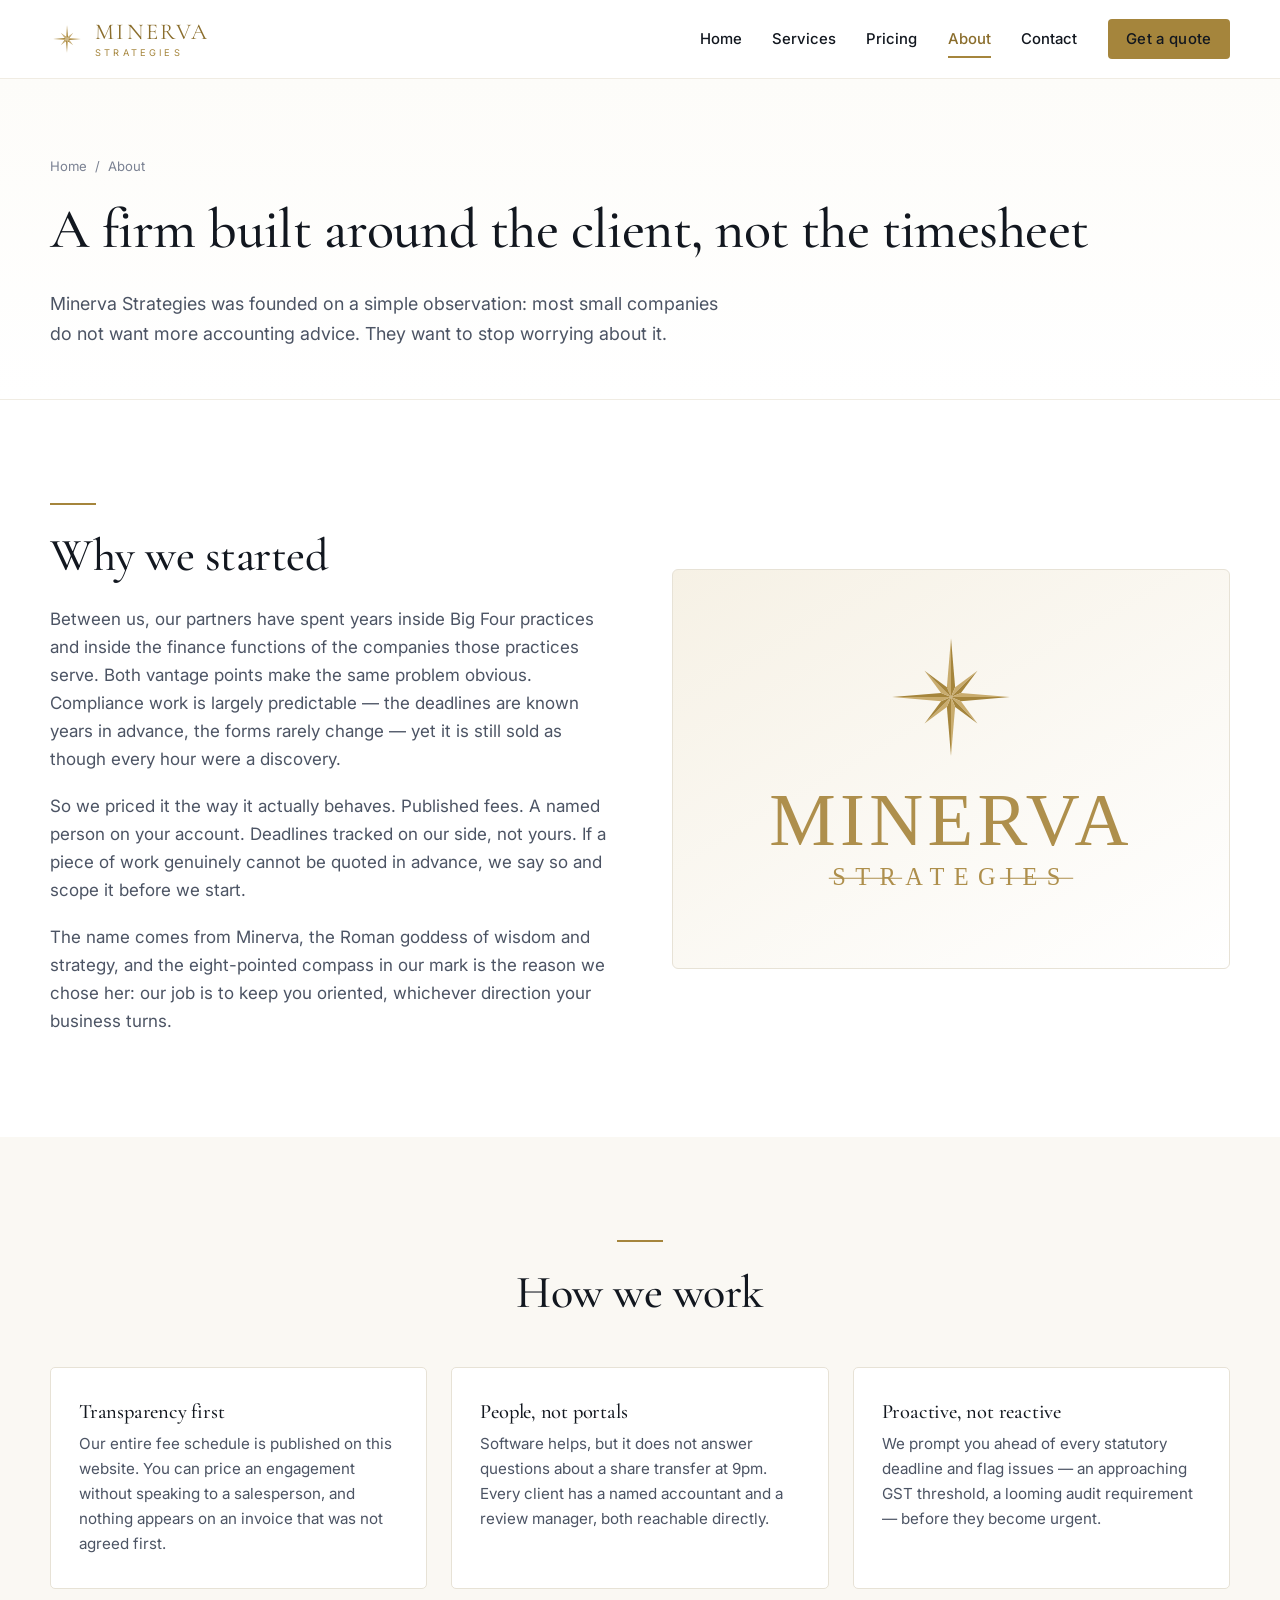
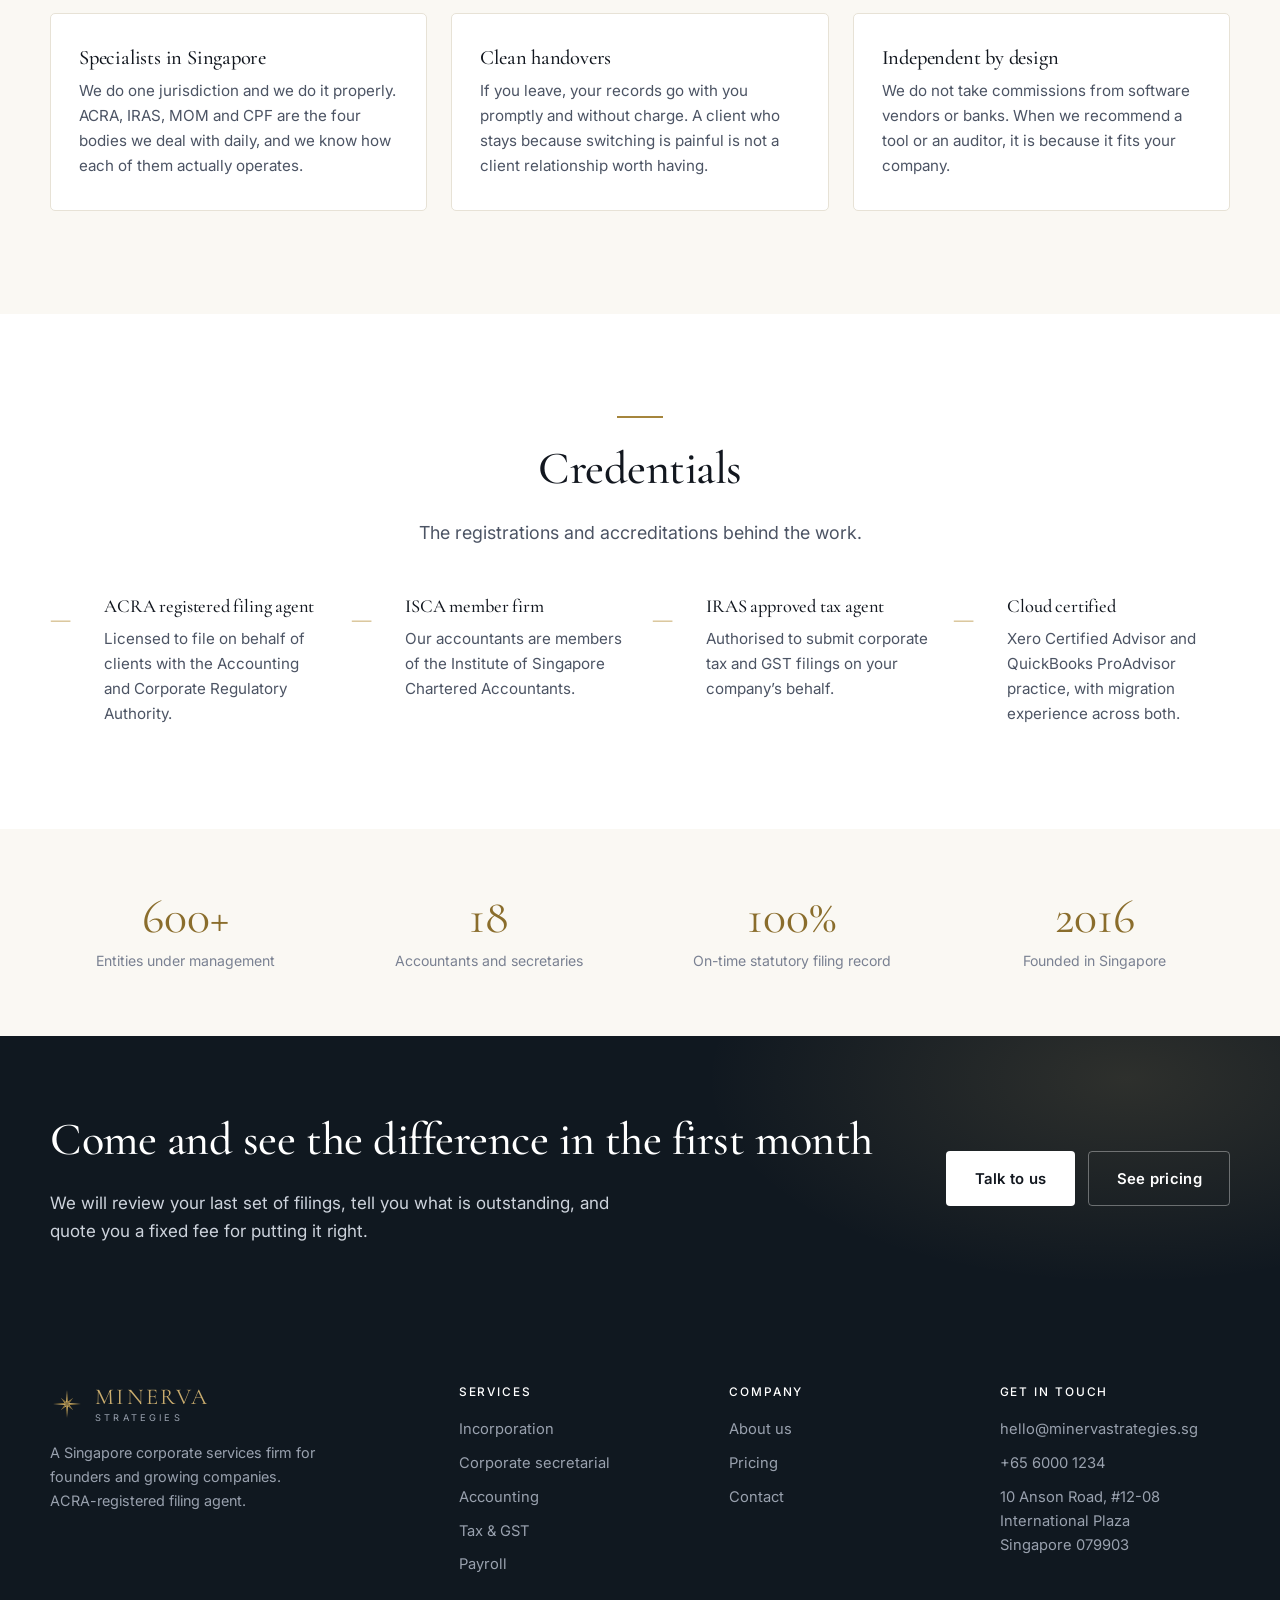
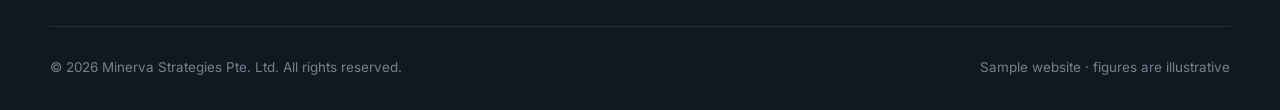
==== about.html @ 460419b1 "Add Minerva Strategies accounting firm website A static marketing site for a Singapore corporate ser" ====
<!DOCTYPE html>
<html lang="en-SG">
<head>
<meta charset="utf-8">
<meta name="viewport" content="width=device-width, initial-scale=1">
<title>About — Minerva Strategies Singapore</title>
<meta name="description" content="Minerva Strategies is a Singapore corporate services and accounting firm built around fixed fees, named accountants and deadlines that are never missed.">
<link rel="icon" href="assets/img/logo-mark.svg" type="image/svg+xml">
<link rel="preconnect" href="https://fonts.googleapis.com">
<link rel="preconnect" href="https://fonts.gstatic.com" crossorigin>
<link href="https://fonts.googleapis.com/css2?family=Cormorant+Garamond:wght@400;500;600&family=Inter:wght@400;500;600;700&display=swap" rel="stylesheet">
<link rel="stylesheet" href="assets/css/styles.css">
</head>
<body>
<a class="skip-link" href="#main">Skip to content</a>

<header class="site-header">
  <div class="wrap site-header__inner">
    <a class="brand" href="index.html">
      <img class="brand__mark" src="assets/img/logo-mark.svg" alt="">
      <span class="brand__text">
        <span class="brand__name">MINERVA</span>
        <span class="brand__sub">STRATEGIES</span>
      </span>
    </a>
    <button class="nav-toggle" aria-expanded="false" aria-controls="primary-nav">Menu</button>
    <nav class="nav" id="primary-nav" aria-label="Primary">
      <a href="index.html">Home</a>
      <a href="services.html">Services</a>
      <a href="pricing.html">Pricing</a>
      <a href="about.html">About</a>
      <a href="contact.html">Contact</a>
      <a class="btn btn--primary btn--sm header-cta" href="contact.html">Get a quote</a>
    </nav>
  </div>
</header>

<main id="main">

  <section class="page-hero">
    <div class="wrap">
      <p class="breadcrumb"><a href="index.html">Home</a> &nbsp;/&nbsp; About</p>
      <h1>A firm built around the client, not the timesheet</h1>
      <p class="lede">Minerva Strategies was founded on a simple observation: most small companies do not want more accounting advice. They want to stop worrying about it.</p>
    </div>
  </section>

  <section class="section">
    <div class="wrap split">
      <div>
        <hr class="rule">
        <h2>Why we started</h2>
        <p>Between us, our partners have spent years inside Big Four practices and inside the finance functions of the companies those practices serve. Both vantage points make the same problem obvious. Compliance work is largely predictable — the deadlines are known years in advance, the forms rarely change — yet it is still sold as though every hour were a discovery.</p>
        <p>So we priced it the way it actually behaves. Published fees. A named person on your account. Deadlines tracked on our side, not yours. If a piece of work genuinely cannot be quoted in advance, we say so and scope it before we start.</p>
        <p>The name comes from Minerva, the Roman goddess of wisdom and strategy, and the eight-pointed compass in our mark is the reason we chose her: our job is to keep you oriented, whichever direction your business turns.</p>
      </div>
      <div class="split__media"><img src="assets/img/logo.svg" alt="Minerva Strategies"></div>
    </div>
  </section>

  <section class="section section--alt">
    <div class="wrap">
      <div class="section-head section-head--center">
        <hr class="rule">
        <h2>How we work</h2>
      </div>
      <div class="grid grid-3 reveal">
        <article class="card">
          <h3>Transparency first</h3>
          <p>Our entire fee schedule is published on this website. You can price an engagement without speaking to a salesperson, and nothing appears on an invoice that was not agreed first.</p>
        </article>
        <article class="card">
          <h3>People, not portals</h3>
          <p>Software helps, but it does not answer questions about a share transfer at 9pm. Every client has a named accountant and a review manager, both reachable directly.</p>
        </article>
        <article class="card">
          <h3>Proactive, not reactive</h3>
          <p>We prompt you ahead of every statutory deadline and flag issues — an approaching GST threshold, a looming audit requirement — before they become urgent.</p>
        </article>
        <article class="card">
          <h3>Specialists in Singapore</h3>
          <p>We do one jurisdiction and we do it properly. ACRA, IRAS, MOM and CPF are the four bodies we deal with daily, and we know how each of them actually operates.</p>
        </article>
        <article class="card">
          <h3>Clean handovers</h3>
          <p>If you leave, your records go with you promptly and without charge. A client who stays because switching is painful is not a client relationship worth having.</p>
        </article>
        <article class="card">
          <h3>Independent by design</h3>
          <p>We do not take commissions from software vendors or banks. When we recommend a tool or an auditor, it is because it fits your company.</p>
        </article>
      </div>
    </div>
  </section>

  <section class="section">
    <div class="wrap">
      <div class="section-head section-head--center">
        <hr class="rule">
        <h2>Credentials</h2>
        <p class="lede" style="margin-inline:auto">The registrations and accreditations behind the work.</p>
      </div>
      <div class="grid grid-4 reveal">
        <div class="value">
          <span class="value__num">&mdash;</span>
          <h3>ACRA registered filing agent</h3>
          <p>Licensed to file on behalf of clients with the Accounting and Corporate Regulatory Authority.</p>
        </div>
        <div class="value">
          <span class="value__num">&mdash;</span>
          <h3>ISCA member firm</h3>
          <p>Our accountants are members of the Institute of Singapore Chartered Accountants.</p>
        </div>
        <div class="value">
          <span class="value__num">&mdash;</span>
          <h3>IRAS approved tax agent</h3>
          <p>Authorised to submit corporate tax and GST filings on your company&rsquo;s behalf.</p>
        </div>
        <div class="value">
          <span class="value__num">&mdash;</span>
          <h3>Cloud certified</h3>
          <p>Xero Certified Advisor and QuickBooks ProAdvisor practice, with migration experience across both.</p>
        </div>
      </div>
    </div>
  </section>

  <section class="section section--tight section--alt">
    <div class="wrap">
      <div class="stats reveal">
        <div class="stat"><div class="stat__num">600+</div><div class="stat__label">Entities under management</div></div>
        <div class="stat"><div class="stat__num">18</div><div class="stat__label">Accountants and secretaries</div></div>
        <div class="stat"><div class="stat__num">100%</div><div class="stat__label">On-time statutory filing record</div></div>
        <div class="stat"><div class="stat__num">2016</div><div class="stat__label">Founded in Singapore</div></div>
      </div>
    </div>
  </section>

  <section class="band">
    <div class="wrap band__inner">
      <div>
        <h2>Come and see the difference in the first month</h2>
        <p>We will review your last set of filings, tell you what is outstanding, and quote you a fixed fee for putting it right.</p>
      </div>
      <div class="band__actions">
        <a class="btn btn--light" href="contact.html">Talk to us</a>
        <a class="btn btn--outline-light" href="pricing.html">See pricing</a>
      </div>
    </div>
  </section>

</main>

<footer class="site-footer">
  <div class="wrap">
    <div class="site-footer__grid">
      <div>
        <div class="brand">
          <img class="brand__mark" src="assets/img/logo-mark.svg" alt="">
          <span class="brand__text">
            <span class="brand__name">MINERVA</span>
            <span class="brand__sub">STRATEGIES</span>
          </span>
        </div>
        <p class="site-footer__about">A Singapore corporate services firm for founders and growing companies. ACRA-registered filing agent.</p>
      </div>
      <div>
        <h4>Services</h4>
        <ul>
          <li><a href="services.html#incorporation">Incorporation</a></li>
          <li><a href="services.html#secretarial">Corporate secretarial</a></li>
          <li><a href="services.html#accounting">Accounting</a></li>
          <li><a href="services.html#tax">Tax &amp; GST</a></li>
          <li><a href="services.html#payroll">Payroll</a></li>
        </ul>
      </div>
      <div>
        <h4>Company</h4>
        <ul>
          <li><a href="about.html">About us</a></li>
          <li><a href="pricing.html">Pricing</a></li>
          <li><a href="contact.html">Contact</a></li>
        </ul>
      </div>
      <div>
        <h4>Get in touch</h4>
        <ul>
          <li><a href="mailto:hello@minervastrategies.sg">hello@minervastrategies.sg</a></li>
          <li><a href="tel:+6560001234">+65 6000 1234</a></li>
          <li>10 Anson Road, #12-08<br>International Plaza<br>Singapore 079903</li>
        </ul>
      </div>
    </div>
    <div class="site-footer__bottom">
      <span>&copy; <span data-year>2026</span> Minerva Strategies Pte. Ltd. All rights reserved.</span>
      <span>Sample website &middot; figures are illustrative</span>
    </div>
  </div>
</footer>

<script src="assets/js/main.js"></script>
</body>
</html>
---- assets/css/styles.css ----
/* ==========================================================================
   Minerva Strategies — global stylesheet
   Palette is derived from the logo: faceted gold compass on ivory.
   ========================================================================== */

:root {
  --gold: #a5853c;
  --gold-light: #c9ac6e;
  --gold-deep: #8a6d2c;
  --gold-wash: #f6f1e5;

  --ink: #12171f;
  --body: #4c5464;
  --muted: #7a8192;

  --bg: #ffffff;
  --bg-alt: #faf8f3;
  --navy: #101820;
  --navy-soft: #1b242f;

  --line: #e7e2d6;
  --line-soft: #f0ece3;

  --serif: "Cormorant Garamond", Garamond, "Times New Roman", serif;
  --sans: "Inter", -apple-system, BlinkMacSystemFont, "Segoe UI", Roboto, Helvetica, Arial, sans-serif;

  --wrap: 1180px;
  --radius: 4px;
  --shadow-sm: 0 1px 2px rgba(18, 23, 31, .05), 0 4px 14px rgba(18, 23, 31, .05);
  --shadow-md: 0 2px 6px rgba(18, 23, 31, .06), 0 18px 44px rgba(18, 23, 31, .09);
  --ease: cubic-bezier(.22, .61, .36, 1);
}

/* ---------- reset ---------- */
*, *::before, *::after { box-sizing: border-box; }
html { -webkit-text-size-adjust: 100%; scroll-behavior: smooth; }
body {
  margin: 0;
  font-family: var(--sans);
  font-size: 17px;
  line-height: 1.65;
  color: var(--body);
  background: var(--bg);
  -webkit-font-smoothing: antialiased;
}
img, svg { max-width: 100%; display: block; }
a { color: var(--gold-deep); text-decoration: none; }
a:hover { color: var(--gold); }
ul { margin: 0; padding: 0; list-style: none; }
button { font: inherit; cursor: pointer; }

h1, h2, h3, h4 {
  font-family: var(--serif);
  color: var(--ink);
  font-weight: 500;
  line-height: 1.15;
  margin: 0 0 .5em;
  letter-spacing: -.01em;
}
h1 { font-size: clamp(2.6rem, 5.2vw, 4.2rem); }
h2 { font-size: clamp(2rem, 3.6vw, 2.9rem); }
h3 { font-size: 1.35rem; }
h4 { font-size: 1.1rem; }
p { margin: 0 0 1.1em; }
p:last-child { margin-bottom: 0; }

/* ---------- layout ---------- */
.wrap { width: min(100% - 2.5rem, var(--wrap)); margin-inline: auto; }
.section { padding: clamp(4rem, 8vw, 7rem) 0; }
.section--alt { background: var(--bg-alt); }
.section--tight { padding-block: clamp(3rem, 5vw, 4.5rem); }

.eyebrow {
  font-size: .74rem;
  letter-spacing: .19em;
  text-transform: uppercase;
  color: var(--gold-deep);
  font-weight: 600;
  margin: 0 0 1rem;
}
.lede { font-size: 1.12rem; color: var(--body); max-width: 62ch; }
.section-head { max-width: 46rem; margin-bottom: 3rem; }
.section-head--center { margin-inline: auto; text-align: center; }
.rule { width: 46px; height: 2px; background: var(--gold); border: 0; margin: 0 0 1.5rem; }
.section-head--center .rule { margin-inline: auto; }

.grid { display: grid; gap: 1.5rem; }
.grid-2 { grid-template-columns: repeat(auto-fit, minmax(300px, 1fr)); }
.grid-3 { grid-template-columns: repeat(auto-fit, minmax(280px, 1fr)); }
.grid-4 { grid-template-columns: repeat(auto-fit, minmax(220px, 1fr)); }

/* ---------- buttons ---------- */
.btn {
  display: inline-flex;
  align-items: center;
  justify-content: center;
  gap: .5rem;
  padding: .9rem 1.7rem;
  font-size: .93rem;
  font-weight: 600;
  letter-spacing: .02em;
  border-radius: var(--radius);
  border: 1px solid transparent;
  transition: background .2s var(--ease), color .2s var(--ease), border-color .2s var(--ease), transform .2s var(--ease);
}
.btn:hover { transform: translateY(-1px); }
.btn--primary { background: var(--gold); color: #fff; }
.btn--primary:hover { background: var(--gold-deep); color: #fff; }
.btn--ghost { border-color: var(--line); color: var(--ink); background: #fff; }
.btn--ghost:hover { border-color: var(--gold); color: var(--gold-deep); }
.btn--light { background: #fff; color: var(--ink); }
.btn--light:hover { background: var(--gold-wash); color: var(--ink); }
.btn--outline-light { border-color: rgba(255, 255, 255, .35); color: #fff; }
.btn--outline-light:hover { border-color: #fff; color: #fff; background: rgba(255, 255, 255, .08); }
.btn--sm { padding: .6rem 1.1rem; font-size: .84rem; }
.btn--block { width: 100%; }

/* ---------- header ---------- */
.site-header {
  position: sticky;
  top: 0;
  z-index: 50;
  background: rgba(255, 255, 255, .93);
  backdrop-filter: blur(10px);
  border-bottom: 1px solid var(--line-soft);
}
.site-header__inner {
  display: flex;
  align-items: center;
  gap: 2rem;
  min-height: 78px;
}
.brand { display: flex; align-items: center; gap: .7rem; margin-right: auto; }
.brand__mark { width: 34px; height: 34px; flex: none; }
.brand__text { display: flex; flex-direction: column; line-height: 1; }
.brand__name {
  font-family: var(--serif);
  font-size: 1.42rem;
  letter-spacing: .1em;
  color: var(--gold-deep);
}
.brand__sub {
  font-size: .58rem;
  letter-spacing: .34em;
  color: var(--gold);
  margin-top: .28rem;
}

.nav { display: flex; align-items: center; gap: 1.9rem; }
.nav a {
  font-size: .93rem;
  font-weight: 500;
  color: var(--ink);
  position: relative;
  padding-block: .4rem;
}
.nav a::after {
  content: "";
  position: absolute;
  left: 0; right: 0; bottom: 0;
  height: 1.5px;
  background: var(--gold);
  transform: scaleX(0);
  transition: transform .25s var(--ease);
}
.nav a:hover::after, .nav a[aria-current="page"]::after { transform: scaleX(1); }
.nav a[aria-current="page"] { color: var(--gold-deep); }

.nav-toggle {
  display: none;
  background: none;
  border: 1px solid var(--line);
  border-radius: var(--radius);
  padding: .5rem .7rem;
  color: var(--ink);
}

@media (max-width: 900px) {
  .nav-toggle { display: block; }
  .header-cta { display: none; }
  .nav {
    position: absolute;
    top: 100%; left: 0; right: 0;
    flex-direction: column;
    align-items: stretch;
    gap: 0;
    background: #fff;
    border-bottom: 1px solid var(--line);
    padding: .5rem 1.25rem 1.25rem;
    display: none;
  }
  .nav.is-open { display: flex; }
  .nav a { padding: .85rem 0; border-bottom: 1px solid var(--line-soft); }
  .nav a::after { display: none; }
  .nav .btn { margin-top: 1rem; }
}

/* ---------- hero ---------- */
.hero {
  position: relative;
  padding: clamp(4rem, 8vw, 7rem) 0 clamp(3.5rem, 6vw, 5.5rem);
  background:
    radial-gradient(900px 460px at 82% 8%, rgba(201, 172, 110, .17), transparent 62%),
    linear-gradient(180deg, #fdfcf9, #ffffff 60%);
  overflow: hidden;
}
.hero__grid {
  display: grid;
  grid-template-columns: 1.15fr .85fr;
  gap: 4rem;
  align-items: center;
}
.hero h1 { margin-bottom: 1.2rem; }
.hero h1 em { font-style: italic; color: var(--gold-deep); }
.hero__lede { font-size: 1.18rem; max-width: 34rem; }
.hero__actions { display: flex; flex-wrap: wrap; gap: .85rem; margin-top: 2rem; }
.hero__note { margin-top: 1.4rem; font-size: .87rem; color: var(--muted); }

.hero__panel {
  background: #fff;
  border: 1px solid var(--line);
  border-radius: 6px;
  padding: 2rem;
  box-shadow: var(--shadow-md);
}
.hero__panel h3 { font-size: 1.15rem; margin-bottom: .35rem; }
.hero__panel .price-line { display: flex; align-items: baseline; gap: .4rem; margin: 1rem 0 .25rem; }
.hero__panel .price-line strong { font-family: var(--serif); font-size: 2.9rem; color: var(--ink); }
.hero__panel .price-line span { font-size: .9rem; color: var(--muted); }
.checklist { margin: 1.4rem 0; display: grid; gap: .65rem; }
.checklist li {
  display: flex; gap: .65rem;
  font-size: .93rem; color: var(--body);
}
.checklist li::before {
  content: "";
  flex: none;
  width: 18px; height: 18px;
  margin-top: .18rem;
  border-radius: 50%;
  background: var(--gold-wash);
  background-image: url("data:image/svg+xml,%3Csvg xmlns='http://www.w3.org/2000/svg' viewBox='0 0 24 24' fill='none' stroke='%23a5853c' stroke-width='3' stroke-linecap='round' stroke-linejoin='round'%3E%3Cpolyline points='20 6 9 17 4 12'/%3E%3C/svg%3E");
  background-size: 11px;
  background-repeat: no-repeat;
  background-position: center;
}

@media (max-width: 900px) {
  .hero__grid { grid-template-columns: 1fr; gap: 2.5rem; }
}

/* ---------- trust bar ---------- */
.trustbar {
  border-block: 1px solid var(--line-soft);
  background: var(--bg-alt);
  padding: 1.6rem 0;
}
.trustbar__inner {
  display: flex;
  flex-wrap: wrap;
  align-items: center;
  justify-content: space-between;
  gap: 1.5rem 2.5rem;
}
.trustbar__label {
  font-size: .72rem;
  letter-spacing: .18em;
  text-transform: uppercase;
  color: var(--muted);
}
.trustbar__items { display: flex; flex-wrap: wrap; gap: 1.4rem 2.2rem; }
.trustbar__items li {
  font-family: var(--serif);
  font-size: 1.15rem;
  color: var(--ink);
  letter-spacing: .04em;
}

/* ---------- stats ---------- */
.stats { display: grid; grid-template-columns: repeat(auto-fit, minmax(180px, 1fr)); gap: 2rem; text-align: center; }
.stat__num { font-family: var(--serif); font-size: 3rem; color: var(--gold-deep); line-height: 1; }
.stat__label { font-size: .88rem; color: var(--muted); margin-top: .5rem; }

/* ---------- cards ---------- */
.card {
  background: #fff;
  border: 1px solid var(--line);
  border-radius: 5px;
  padding: 2rem 1.75rem;
  transition: border-color .25s var(--ease), box-shadow .25s var(--ease), transform .25s var(--ease);
}
.card:hover { border-color: var(--gold-light); box-shadow: var(--shadow-sm); transform: translateY(-2px); }
.card__icon {
  width: 42px; height: 42px;
  margin-bottom: 1.1rem;
  color: var(--gold);
}
.card__icon svg { width: 100%; height: 100%; stroke: currentColor; fill: none; stroke-width: 1.4; }
.card h3 { font-size: 1.28rem; margin-bottom: .5rem; }
.card p { font-size: .95rem; }
.card__link {
  display: inline-block;
  margin-top: 1rem;
  font-size: .87rem;
  font-weight: 600;
  letter-spacing: .02em;
}
.card__link::after { content: " →"; }

/* value card, numbered */
.value { position: relative; padding-left: 3.4rem; }
.value__num {
  position: absolute; left: 0; top: .1rem;
  font-family: var(--serif);
  font-size: 1.6rem;
  color: var(--gold-light);
}
.value h3 { font-size: 1.15rem; }
.value p { font-size: .95rem; }

/* ---------- steps ---------- */
.steps { counter-reset: step; display: grid; gap: 2rem; grid-template-columns: repeat(auto-fit, minmax(240px, 1fr)); }
.step { position: relative; padding-top: 2.6rem; }
.step::before {
  counter-increment: step;
  content: "0" counter(step);
  position: absolute; top: 0; left: 0;
  font-family: var(--serif);
  font-size: 1.5rem;
  color: var(--gold);
  letter-spacing: .04em;
}
.step::after {
  content: "";
  position: absolute; top: 1.1rem; left: 2.6rem; right: 0;
  height: 1px;
  background: var(--line);
}
.step:last-child::after { display: none; }
@media (max-width: 560px) { .step::after { display: none; } }
.step h3 { font-size: 1.15rem; }
.step p { font-size: .95rem; }

/* ---------- pricing cards ---------- */
.plans { display: grid; gap: 1.5rem; grid-template-columns: repeat(auto-fit, minmax(280px, 1fr)); align-items: stretch; }
.plan {
  background: #fff;
  border: 1px solid var(--line);
  border-radius: 6px;
  padding: 2.2rem 1.9rem;
  display: flex;
  flex-direction: column;
  height: 100%;
}
.plan--featured {
  border-color: var(--gold);
  box-shadow: var(--shadow-md);
  position: relative;
}
.plan__badge {
  position: absolute; top: -12px; left: 1.9rem;
  background: var(--gold);
  color: #fff;
  font-size: .68rem;
  font-weight: 700;
  letter-spacing: .14em;
  text-transform: uppercase;
  padding: .3rem .7rem;
  border-radius: 2px;
}
.plan__name { font-family: var(--serif); font-size: 1.6rem; color: var(--ink); }
.plan__for { font-size: .87rem; color: var(--muted); margin-top: .2rem; }
.plan__price { display: flex; align-items: baseline; gap: .35rem; margin: 1.5rem 0 .2rem; }
.plan__price .cur { font-size: 1rem; color: var(--muted); }
.plan__price .amt { font-family: var(--serif); font-size: 3.1rem; color: var(--ink); line-height: 1; }
.plan__price .per { font-size: .88rem; color: var(--muted); }
.plan__sub { font-size: .82rem; color: var(--muted); }
.plan .checklist { margin: 1.6rem 0 2rem; }
.plan .btn { margin-top: auto; }

/* ---------- fee tables ---------- */
.fee-nav {
  display: flex;
  flex-wrap: wrap;
  gap: .5rem;
  margin-bottom: 2.5rem;
  padding-bottom: 1.5rem;
  border-bottom: 1px solid var(--line);
}
.fee-nav button {
  background: #fff;
  border: 1px solid var(--line);
  border-radius: 999px;
  padding: .5rem 1.1rem;
  font-size: .86rem;
  font-weight: 500;
  color: var(--body);
  transition: all .2s var(--ease);
}
.fee-nav button:hover { border-color: var(--gold-light); color: var(--ink); }
.fee-nav button.is-active { background: var(--gold); border-color: var(--gold); color: #fff; }

.fee-block { margin-bottom: 3.5rem; scroll-margin-top: 100px; }
.fee-block > h3 {
  font-size: 1.7rem;
  padding-bottom: .7rem;
  border-bottom: 2px solid var(--gold);
  display: inline-block;
  margin-bottom: .8rem;
}
.fee-block__note { font-size: .92rem; color: var(--muted); margin-bottom: 1.5rem; max-width: 60ch; }

.table-scroll { overflow-x: auto; border: 1px solid var(--line); border-radius: 5px; background: #fff; }
table.fees { width: 100%; border-collapse: collapse; min-width: 620px; font-size: .94rem; }
table.fees thead th {
  background: var(--navy);
  color: #fff;
  text-align: left;
  font-family: var(--sans);
  font-weight: 600;
  font-size: .78rem;
  letter-spacing: .11em;
  text-transform: uppercase;
  padding: .95rem 1.2rem;
}
table.fees thead th:last-child, table.fees td:last-child { text-align: right; }
table.fees td { padding: 1rem 1.2rem; border-top: 1px solid var(--line-soft); vertical-align: top; }
table.fees tbody tr:hover { background: var(--gold-wash); }
table.fees .svc { color: var(--ink); font-weight: 600; }
table.fees .desc { display: block; font-size: .85rem; color: var(--muted); font-weight: 400; margin-top: .2rem; }
table.fees .amt { color: var(--ink); font-weight: 600; white-space: nowrap; font-variant-numeric: tabular-nums; }
table.fees .amt small { display: block; font-weight: 400; color: var(--muted); font-size: .78rem; }

.callout {
  background: var(--gold-wash);
  border-left: 3px solid var(--gold);
  padding: 1.4rem 1.6rem;
  border-radius: 0 4px 4px 0;
  font-size: .93rem;
}
.callout strong { color: var(--ink); }
.callout ul { margin-top: .7rem; display: grid; gap: .4rem; }
.callout li { padding-left: 1.1rem; position: relative; }
.callout li::before { content: "—"; position: absolute; left: 0; color: var(--gold); }

/* ---------- testimonials ---------- */
.quote {
  background: #fff;
  border: 1px solid var(--line);
  border-radius: 5px;
  padding: 2rem 1.85rem;
}
.quote__mark { font-family: var(--serif); font-size: 3rem; color: var(--gold-light); line-height: .6; display: block; margin-bottom: .8rem; }
.quote p { font-size: 1rem; color: var(--body); font-style: italic; }
.quote__by { margin-top: 1.4rem; padding-top: 1.1rem; border-top: 1px solid var(--line-soft); font-size: .87rem; }
.quote__by strong { display: block; color: var(--ink); font-style: normal; }
.quote__by span { color: var(--muted); }

/* ---------- FAQ ---------- */
.faq { max-width: 46rem; margin-inline: auto; border-top: 1px solid var(--line); }
.faq details { border-bottom: 1px solid var(--line); }
.faq summary {
  list-style: none;
  cursor: pointer;
  padding: 1.35rem 2.5rem 1.35rem 0;
  position: relative;
  font-family: var(--serif);
  font-size: 1.2rem;
  color: var(--ink);
}
.faq summary::-webkit-details-marker { display: none; }
.faq summary::after {
  content: "+";
  position: absolute; right: .3rem; top: 50%;
  transform: translateY(-50%);
  font-family: var(--sans);
  font-size: 1.4rem;
  font-weight: 300;
  color: var(--gold);
  transition: transform .2s var(--ease);
}
.faq details[open] summary::after { content: "−"; }
.faq details p { padding-bottom: 1.5rem; font-size: .96rem; margin: 0; max-width: 62ch; }

/* ---------- dark CTA band ---------- */
.band {
  background: var(--navy);
  color: #cdd3dc;
  padding: clamp(3.5rem, 6vw, 5.5rem) 0;
  position: relative;
  overflow: hidden;
}
.band::before {
  content: "";
  position: absolute; inset: 0;
  background: radial-gradient(700px 340px at 88% 15%, rgba(201, 172, 110, .16), transparent 60%);
}
.band > * { position: relative; }
.band h2 { color: #fff; }
.band p { max-width: 52ch; }
.band__inner { display: flex; flex-wrap: wrap; align-items: center; justify-content: space-between; gap: 2.5rem; }
.band__actions { display: flex; flex-wrap: wrap; gap: .85rem; }

/* ---------- split feature ---------- */
.split { display: grid; grid-template-columns: 1fr 1fr; gap: 4rem; align-items: center; }
.split--reverse .split__media { order: -1; }
@media (max-width: 860px) { .split { grid-template-columns: 1fr; gap: 2.5rem; } .split--reverse .split__media { order: 0; } }
.split__media {
  background: linear-gradient(150deg, var(--gold-wash), #fff);
  border: 1px solid var(--line);
  border-radius: 6px;
  padding: 3rem;
  display: grid;
  place-items: center;
}
.split__media svg { width: min(220px, 60%); opacity: .9; }

/* ---------- contact ---------- */
.form { display: grid; gap: 1.15rem; }
.form__row { display: grid; grid-template-columns: 1fr 1fr; gap: 1.15rem; }
@media (max-width: 620px) { .form__row { grid-template-columns: 1fr; } }
.field label {
  display: block;
  font-size: .82rem;
  font-weight: 600;
  letter-spacing: .04em;
  color: var(--ink);
  margin-bottom: .4rem;
}
.field input, .field select, .field textarea {
  width: 100%;
  padding: .8rem .9rem;
  font: inherit;
  font-size: .95rem;
  color: var(--ink);
  background: #fff;
  border: 1px solid var(--line);
  border-radius: var(--radius);
  transition: border-color .2s var(--ease), box-shadow .2s var(--ease);
}
.field input:focus, .field select:focus, .field textarea:focus {
  outline: none;
  border-color: var(--gold);
  box-shadow: 0 0 0 3px rgba(165, 133, 60, .13);
}
.field textarea { resize: vertical; min-height: 130px; }
.form__note { font-size: .82rem; color: var(--muted); }
.form__status { font-size: .9rem; padding: .8rem 1rem; border-radius: var(--radius); display: none; }
.form__status.is-visible { display: block; }
.form__status.is-ok { background: var(--gold-wash); color: var(--gold-deep); }

.info-list { display: grid; gap: 1.6rem; }
.info-list dt {
  font-size: .74rem;
  letter-spacing: .16em;
  text-transform: uppercase;
  color: var(--gold-deep);
  font-weight: 600;
  margin-bottom: .3rem;
}
.info-list dd { margin: 0; color: var(--body); font-size: .97rem; }

/* ---------- footer ---------- */
.site-footer {
  background: var(--navy);
  color: #99a1ae;
  padding: clamp(3rem, 5vw, 4.5rem) 0 2rem;
  font-size: .92rem;
}
.site-footer__grid {
  display: grid;
  grid-template-columns: 1.6fr 1fr 1fr 1fr;
  gap: 2.5rem;
  padding-bottom: 2.5rem;
  border-bottom: 1px solid rgba(255, 255, 255, .09);
}
@media (max-width: 860px) { .site-footer__grid { grid-template-columns: 1fr 1fr; } }
@media (max-width: 520px) { .site-footer__grid { grid-template-columns: 1fr; } }
.site-footer h4 {
  color: #fff;
  font-family: var(--sans);
  font-size: .74rem;
  letter-spacing: .16em;
  text-transform: uppercase;
  margin-bottom: 1.1rem;
}
.site-footer a { color: #99a1ae; }
.site-footer a:hover { color: var(--gold-light); }
.site-footer li { margin-bottom: .6rem; }
.site-footer .brand__name { color: var(--gold-light); }
.site-footer .brand__sub { color: #99a1ae; }
.site-footer__about { max-width: 30ch; margin-top: 1.2rem; font-size: .9rem; }
.site-footer__bottom {
  padding-top: 1.8rem;
  display: flex;
  flex-wrap: wrap;
  gap: 1rem;
  justify-content: space-between;
  font-size: .84rem;
  color: #79808d;
}

/* ---------- page hero (inner pages) ---------- */
.page-hero {
  background: linear-gradient(180deg, #fdfcf9, #fff);
  border-bottom: 1px solid var(--line-soft);
  padding: clamp(3rem, 6vw, 5rem) 0 clamp(2.5rem, 4vw, 3.5rem);
}
.page-hero h1 { font-size: clamp(2.3rem, 4.4vw, 3.5rem); }
.breadcrumb { font-size: .82rem; color: var(--muted); margin-bottom: 1.2rem; }
.breadcrumb a { color: var(--muted); }
.breadcrumb a:hover { color: var(--gold-deep); }

/* ---------- misc ---------- */
.skip-link {
  position: absolute; left: -9999px;
  background: var(--gold); color: #fff; padding: .7rem 1.1rem; z-index: 100;
}
.skip-link:focus { left: 1rem; top: 1rem; color: #fff; }

.reveal { opacity: 0; transform: translateY(16px); transition: opacity .7s var(--ease), transform .7s var(--ease); }
.reveal.is-in { opacity: 1; transform: none; }

@media (prefers-reduced-motion: reduce) {
  html { scroll-behavior: auto; }
  *, *::before, *::after { animation-duration: .001ms !important; transition-duration: .001ms !important; }
  .reveal { opacity: 1; transform: none; }
}
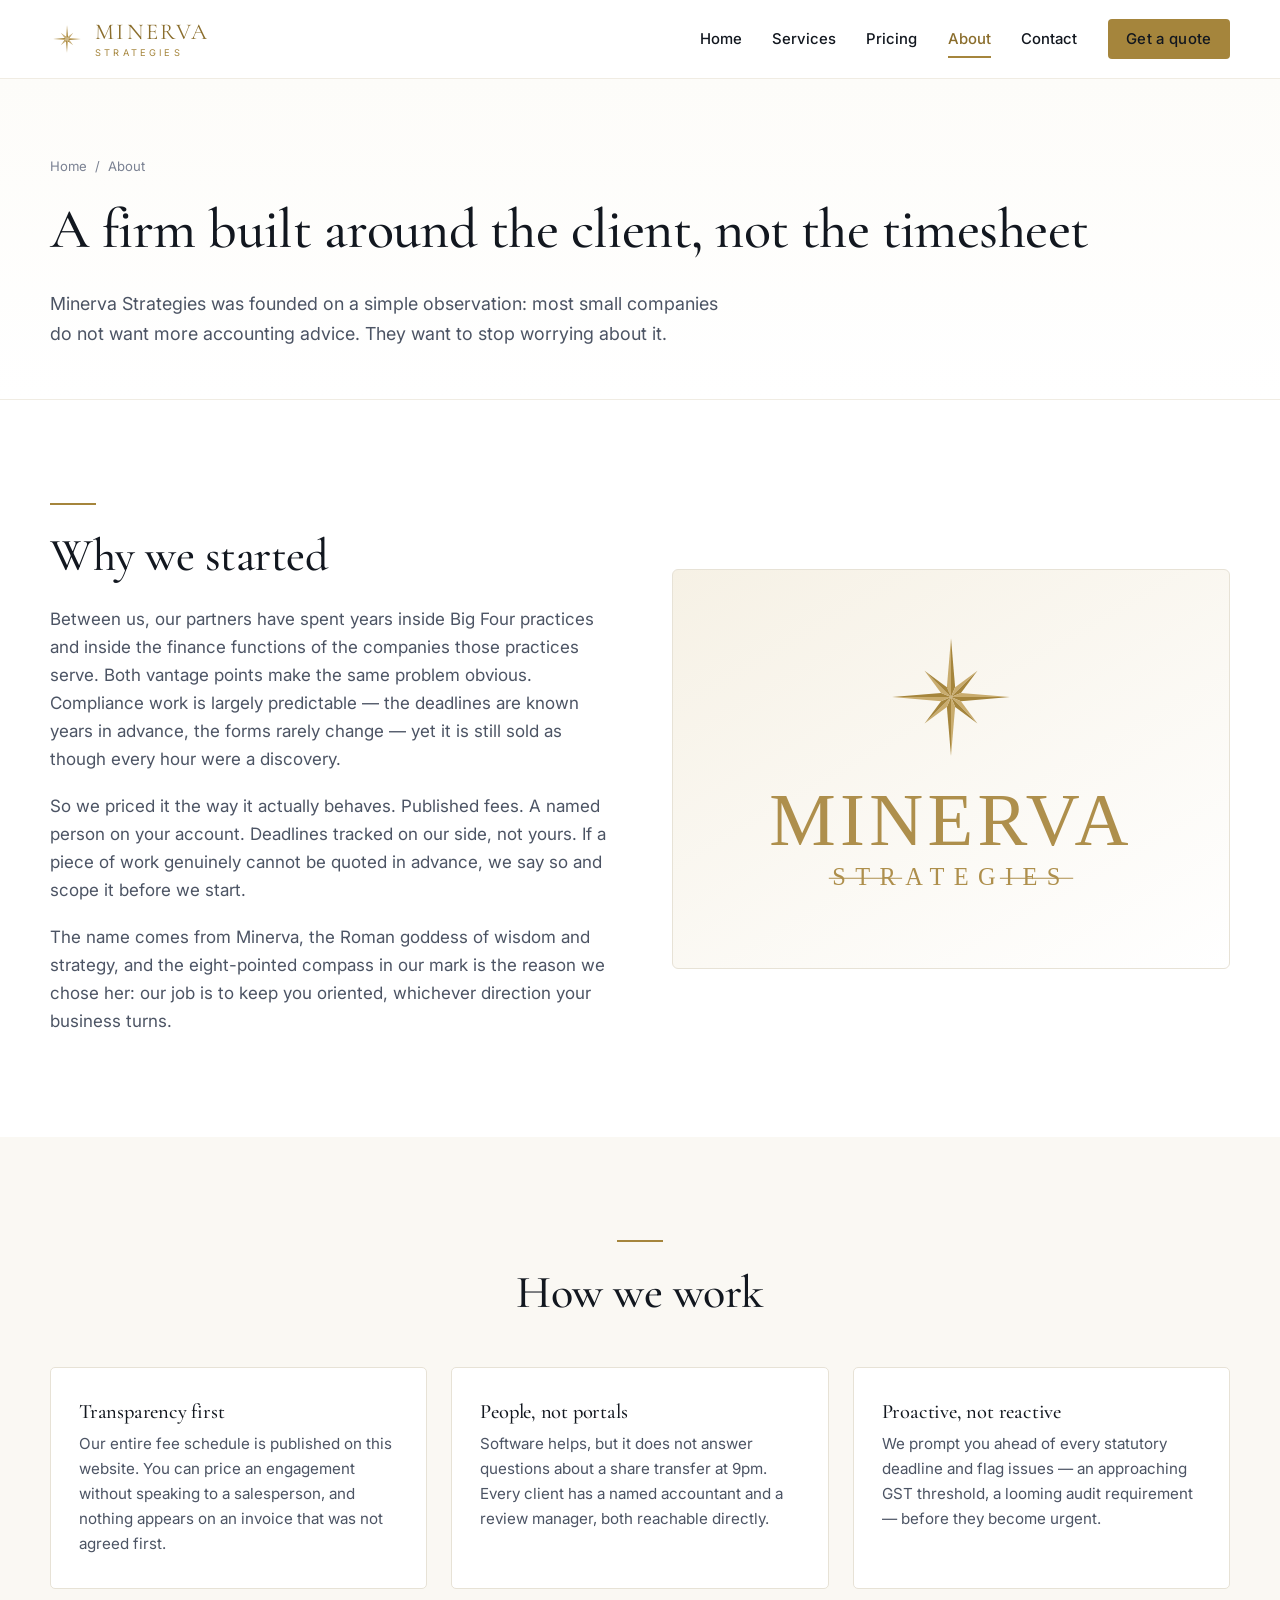
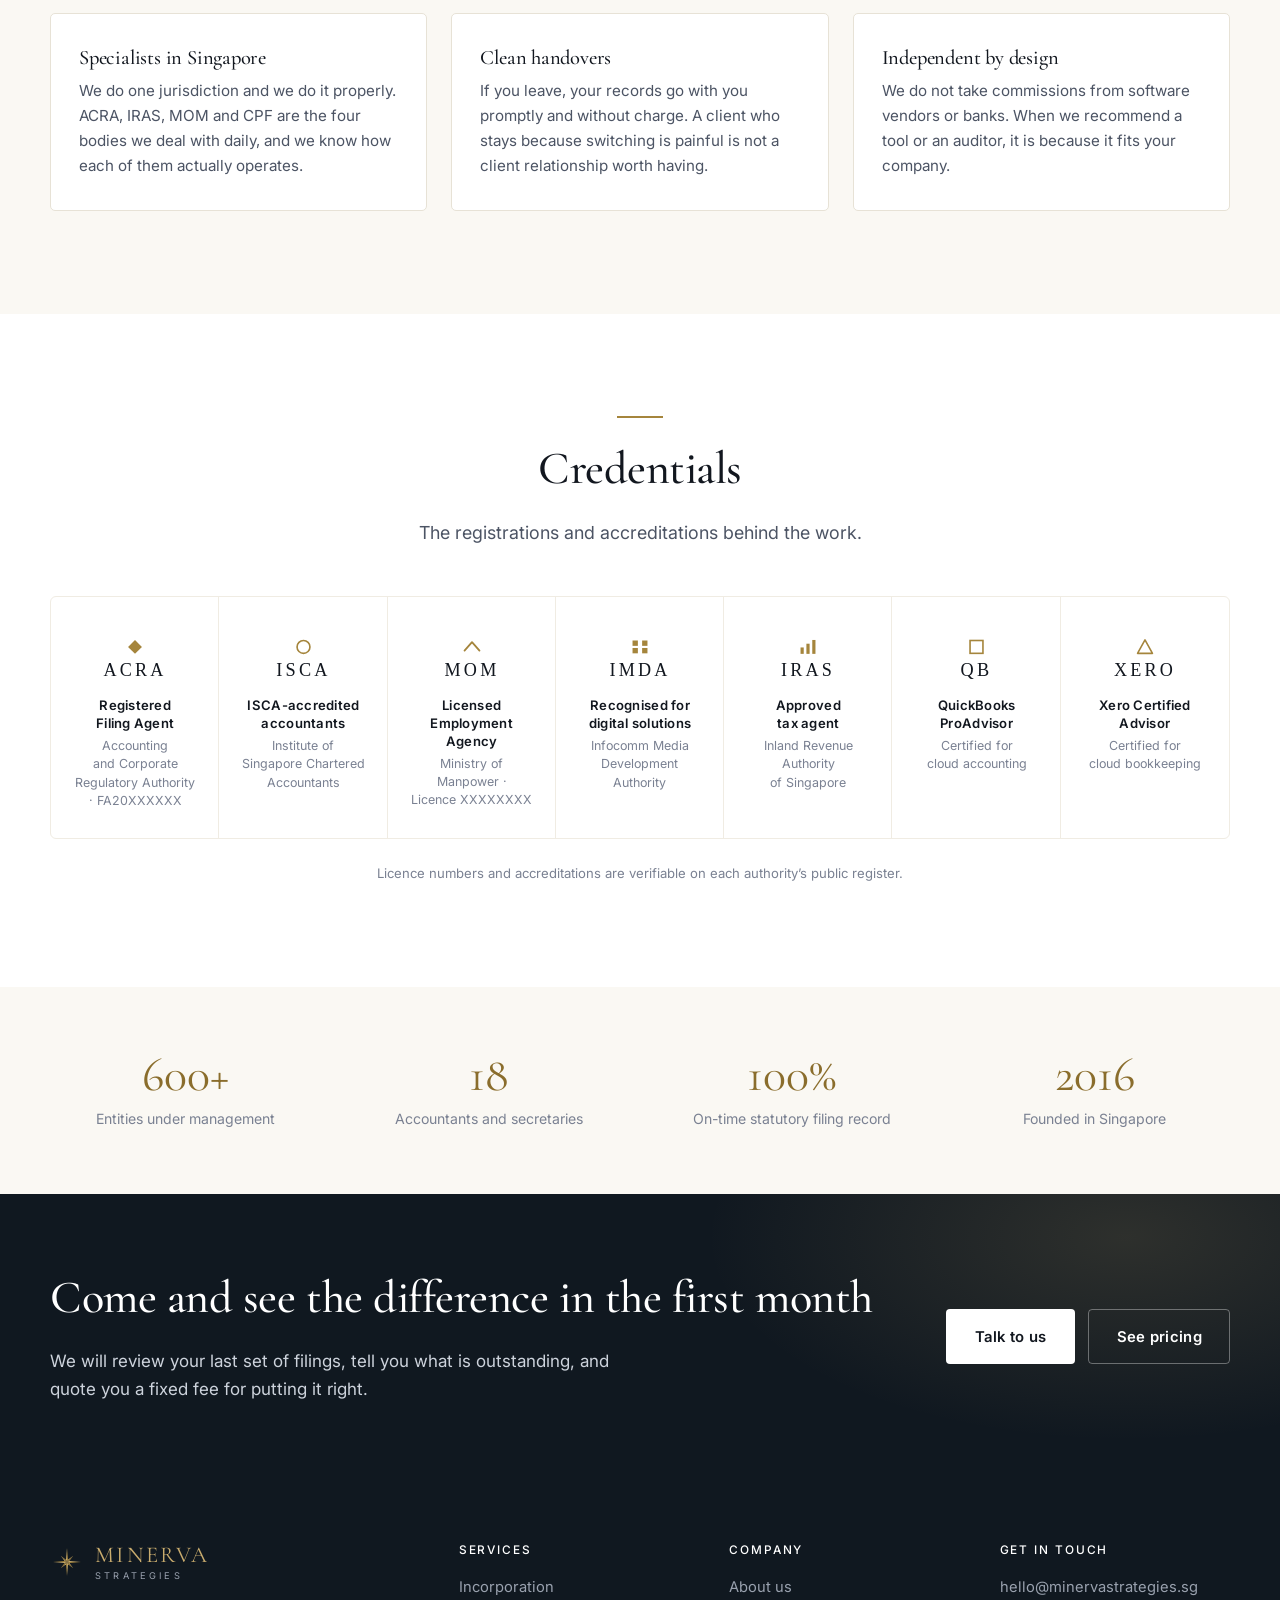
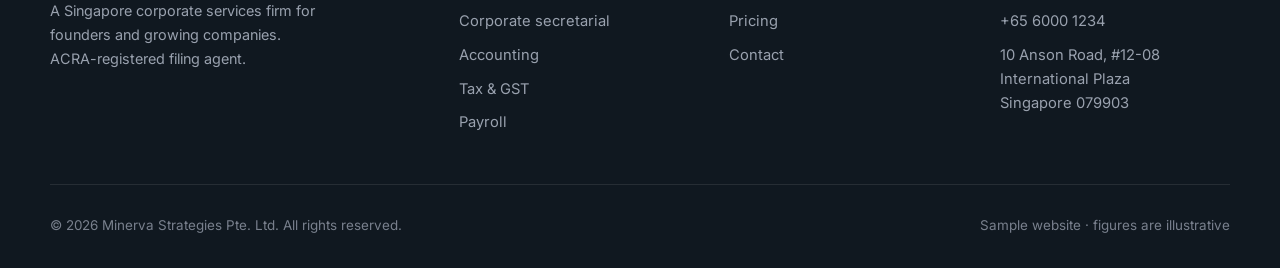
==== commit 1bd9dd94: "Add prominent "Our qualifications" accreditation section Replaces the thin text-only trust strip bel" ====
--- a/about.html
+++ b/about.html
@@ -100,28 +100,59 @@
         <h2>Credentials</h2>
         <p class="lede" style="margin-inline:auto">The registrations and accreditations behind the work.</p>
       </div>
-      <div class="grid grid-4 reveal">
-        <div class="value">
-          <span class="value__num">&mdash;</span>
-          <h3>ACRA registered filing agent</h3>
-          <p>Licensed to file on behalf of clients with the Accounting and Corporate Regulatory Authority.</p>
-        </div>
-        <div class="value">
-          <span class="value__num">&mdash;</span>
-          <h3>ISCA member firm</h3>
-          <p>Our accountants are members of the Institute of Singapore Chartered Accountants.</p>
-        </div>
-        <div class="value">
-          <span class="value__num">&mdash;</span>
-          <h3>IRAS approved tax agent</h3>
-          <p>Authorised to submit corporate tax and GST filings on your company&rsquo;s behalf.</p>
-        </div>
-        <div class="value">
-          <span class="value__num">&mdash;</span>
-          <h3>Cloud certified</h3>
-          <p>Xero Certified Advisor and QuickBooks ProAdvisor practice, with migration experience across both.</p>
-        </div>
-      </div>
+      <div class="quals reveal">
+        <div class="qual">
+          <span class="qual__mark"><img src="assets/img/accreditations/acra.svg" alt="ACRA"></span>
+          <span class="qual__body">
+            <span class="qual__name">Registered Filing Agent</span>
+            <span class="qual__note">Accounting and Corporate Regulatory Authority &middot; FA20XXXXXX</span>
+          </span>
+        </div>
+        <div class="qual">
+          <span class="qual__mark"><img src="assets/img/accreditations/isca.svg" alt="ISCA"></span>
+          <span class="qual__body">
+            <span class="qual__name">ISCA-accredited accountants</span>
+            <span class="qual__note">Institute of Singapore Chartered Accountants</span>
+          </span>
+        </div>
+        <div class="qual">
+          <span class="qual__mark"><img src="assets/img/accreditations/mom.svg" alt="Ministry of Manpower"></span>
+          <span class="qual__body">
+            <span class="qual__name">Licensed Employment Agency</span>
+            <span class="qual__note">Ministry of Manpower &middot; Licence XXXXXXXX</span>
+          </span>
+        </div>
+        <div class="qual">
+          <span class="qual__mark"><img src="assets/img/accreditations/imda.svg" alt="IMDA"></span>
+          <span class="qual__body">
+            <span class="qual__name">Recognised for digital solutions</span>
+            <span class="qual__note">Infocomm Media Development Authority</span>
+          </span>
+        </div>
+        <div class="qual">
+          <span class="qual__mark"><img src="assets/img/accreditations/iras.svg" alt="IRAS"></span>
+          <span class="qual__body">
+            <span class="qual__name">Approved tax agent</span>
+            <span class="qual__note">Inland Revenue Authority of Singapore</span>
+          </span>
+        </div>
+        <div class="qual">
+          <span class="qual__mark"><img src="assets/img/accreditations/quickbooks.svg" alt="QuickBooks"></span>
+          <span class="qual__body">
+            <span class="qual__name">QuickBooks ProAdvisor</span>
+            <span class="qual__note">Certified for cloud accounting</span>
+          </span>
+        </div>
+        <div class="qual">
+          <span class="qual__mark"><img src="assets/img/accreditations/xero.svg" alt="Xero"></span>
+          <span class="qual__body">
+            <span class="qual__name">Xero Certified Advisor</span>
+            <span class="qual__note">Certified for cloud bookkeeping</span>
+          </span>
+        </div>
+      </div>
+
+      <p class="quals__footnote">Licence numbers and accreditations are verifiable on each authority&rsquo;s public register.</p>
     </div>
   </section>
 
--- a/assets/css/styles.css
+++ b/assets/css/styles.css
@@ -1,9 +1,14 @@
 /* ==========================================================================
-   Minerva Strategies — global stylesheet
+   Minerva Strategies - global stylesheet
    Palette is derived from the logo: faceted gold compass on ivory.
    ========================================================================== */
 
 :root {
+  /* The brand commits to a single light world: ivory ground, gold compass,
+     navy bands. Pinning color-scheme keeps form controls and scrollbars from
+     being recoloured by a viewer's dark-mode preference. */
+  color-scheme: light;
+
   --gold: #a5853c;
   --gold-light: #c9ac6e;
   --gold-deep: #8a6d2c;
@@ -249,31 +254,67 @@
   .hero__grid { grid-template-columns: 1fr; gap: 2.5rem; }
 }
 
-/* ---------- trust bar ---------- */
-.trustbar {
-  border-block: 1px solid var(--line-soft);
-  background: var(--bg-alt);
-  padding: 1.6rem 0;
-}
-.trustbar__inner {
+/* ---------- qualifications ----------
+   Accreditation badges. The marks in assets/img/accreditations/ are
+   placeholders — replace each file with the official artwork you are
+   licensed to display, keeping the same filename. */
+/* Flex rather than grid: there are seven badges, so at most column counts the
+   final row is short. Flex items grow to fill it; grid would leave a hole.
+   Separators are leading borders pulled under the container edge by -1px, so
+   the outer border never doubles up. */
+.quals {
   display: flex;
   flex-wrap: wrap;
+  background: var(--bg);
+  border: 1px solid var(--line-soft);
+  border-radius: 6px;
+  overflow: hidden;
+}
+.qual {
+  flex: 1 1 150px;
+  border-inline-start: 1px solid var(--line-soft);
+  border-block-start: 1px solid var(--line-soft);
+  margin-inline-start: -1px;
+  margin-block-start: -1px;
+  padding: 2rem 1.25rem 1.75rem;
+  text-align: center;
+  display: flex;
+  flex-direction: column;
   align-items: center;
-  justify-content: space-between;
-  gap: 1.5rem 2.5rem;
-}
-.trustbar__label {
-  font-size: .72rem;
-  letter-spacing: .18em;
-  text-transform: uppercase;
+  gap: .9rem;
+  transition: background .25s var(--ease);
+}
+.qual:hover { background: var(--gold-wash); }
+.qual__mark {
+  width: 100%;
+  height: 54px;
+  display: grid;
+  place-items: center;
+}
+/* Height is pinned rather than max-height: these SVGs carry a viewBox but no
+   intrinsic width, so an auto width inside a shrink-to-fit parent resolves to
+   zero. Fixing the height lets the aspect ratio supply the width. */
+.qual__mark img { height: 54px; width: auto; max-width: 100%; }
+.qual__body { display: flex; flex-direction: column; gap: .3rem; }
+.qual__name {
+  font-size: .82rem;
+  font-weight: 600;
+  color: var(--ink);
+  letter-spacing: .02em;
+  line-height: 1.35;
+  text-wrap: balance;
+}
+.qual__note {
+  font-size: .78rem;
   color: var(--muted);
-}
-.trustbar__items { display: flex; flex-wrap: wrap; gap: 1.4rem 2.2rem; }
-.trustbar__items li {
-  font-family: var(--serif);
-  font-size: 1.15rem;
-  color: var(--ink);
-  letter-spacing: .04em;
+  line-height: 1.45;
+  text-wrap: balance;
+}
+.quals__footnote {
+  margin-top: 1.5rem;
+  font-size: .82rem;
+  color: var(--muted);
+  text-align: center;
 }
 
 /* ---------- stats ---------- */
@@ -305,7 +346,7 @@
   font-weight: 600;
   letter-spacing: .02em;
 }
-.card__link::after { content: " →"; }
+.card__link::after { content: " \2192"; }
 
 /* value card, numbered */
 .value { position: relative; padding-left: 3.4rem; }
@@ -441,7 +482,7 @@
 .callout strong { color: var(--ink); }
 .callout ul { margin-top: .7rem; display: grid; gap: .4rem; }
 .callout li { padding-left: 1.1rem; position: relative; }
-.callout li::before { content: "—"; position: absolute; left: 0; color: var(--gold); }
+.callout li::before { content: "\2014"; position: absolute; left: 0; color: var(--gold); }
 
 /* ---------- testimonials ---------- */
 .quote {
@@ -479,7 +520,7 @@
   color: var(--gold);
   transition: transform .2s var(--ease);
 }
-.faq details[open] summary::after { content: "−"; }
+.faq details[open] summary::after { content: "\2212"; }
 .faq details p { padding-bottom: 1.5rem; font-size: .96rem; margin: 0; max-width: 62ch; }
 
 /* ---------- dark CTA band ---------- */
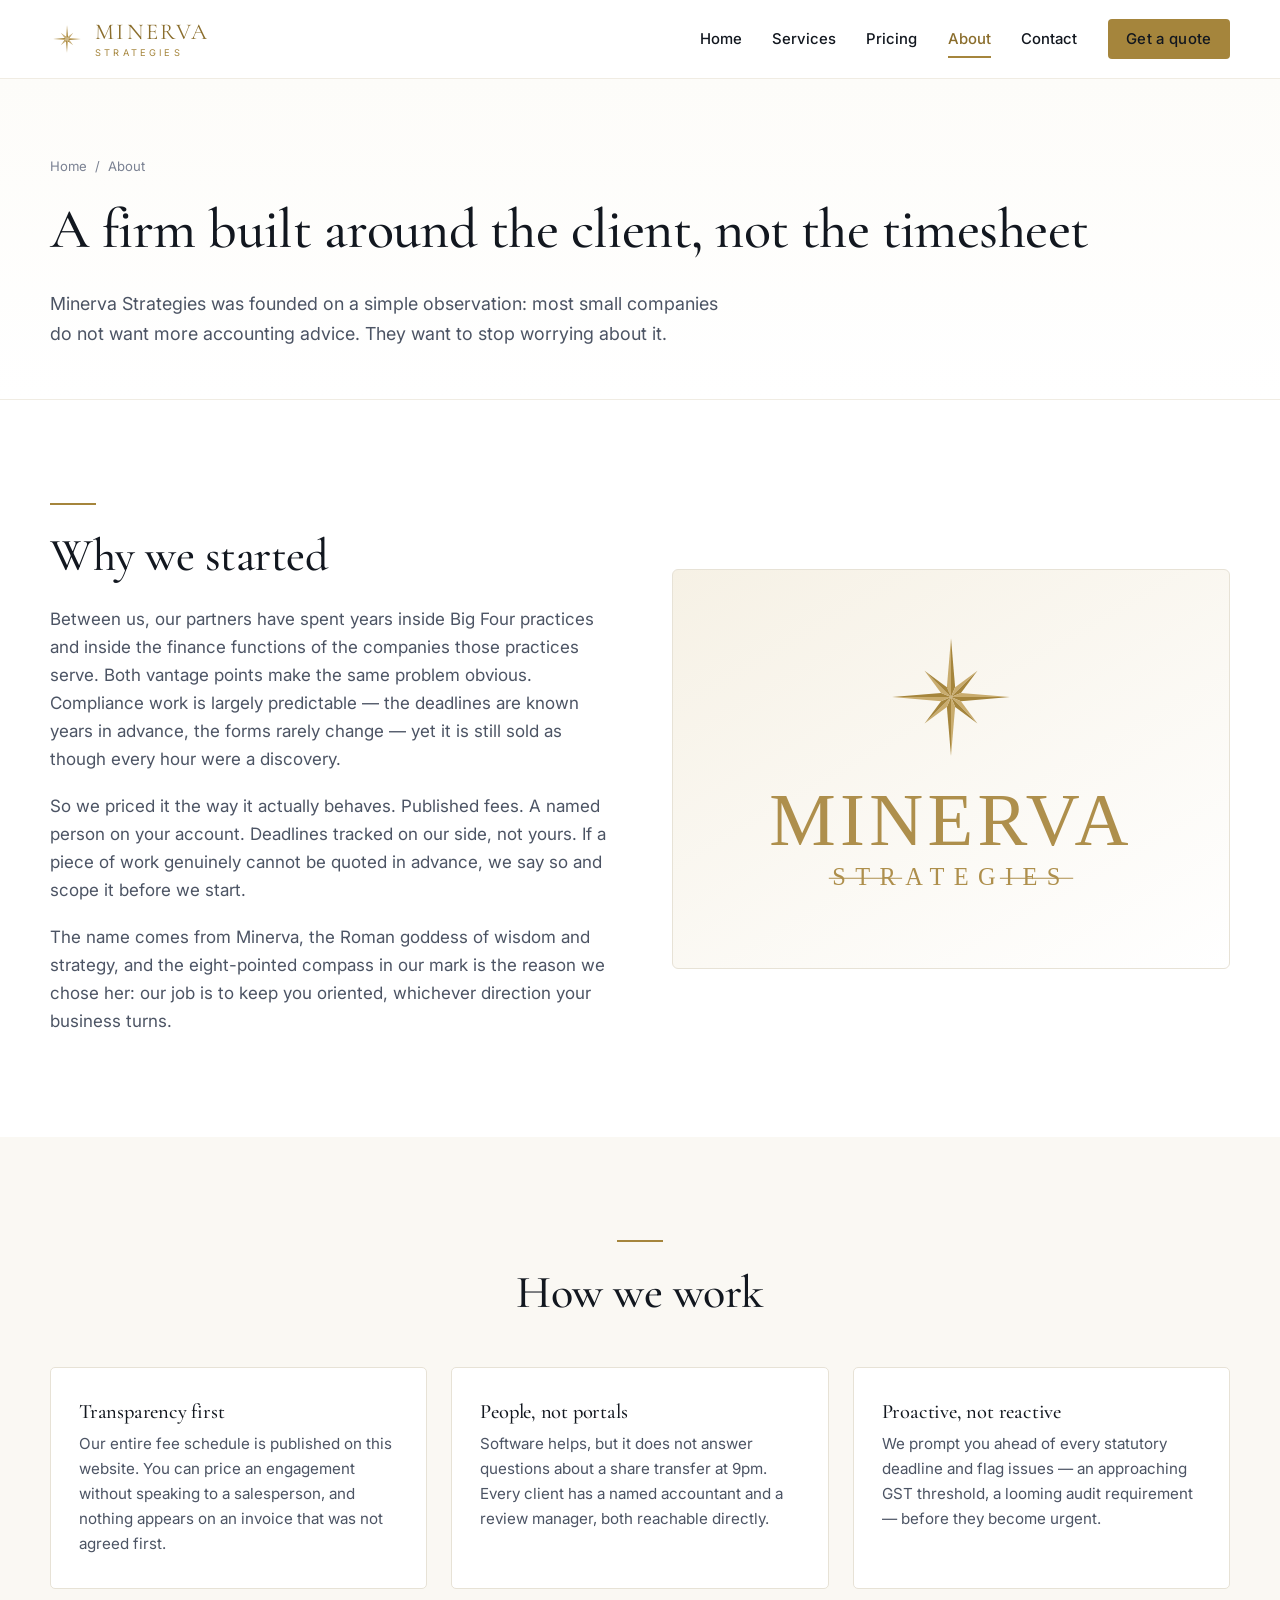
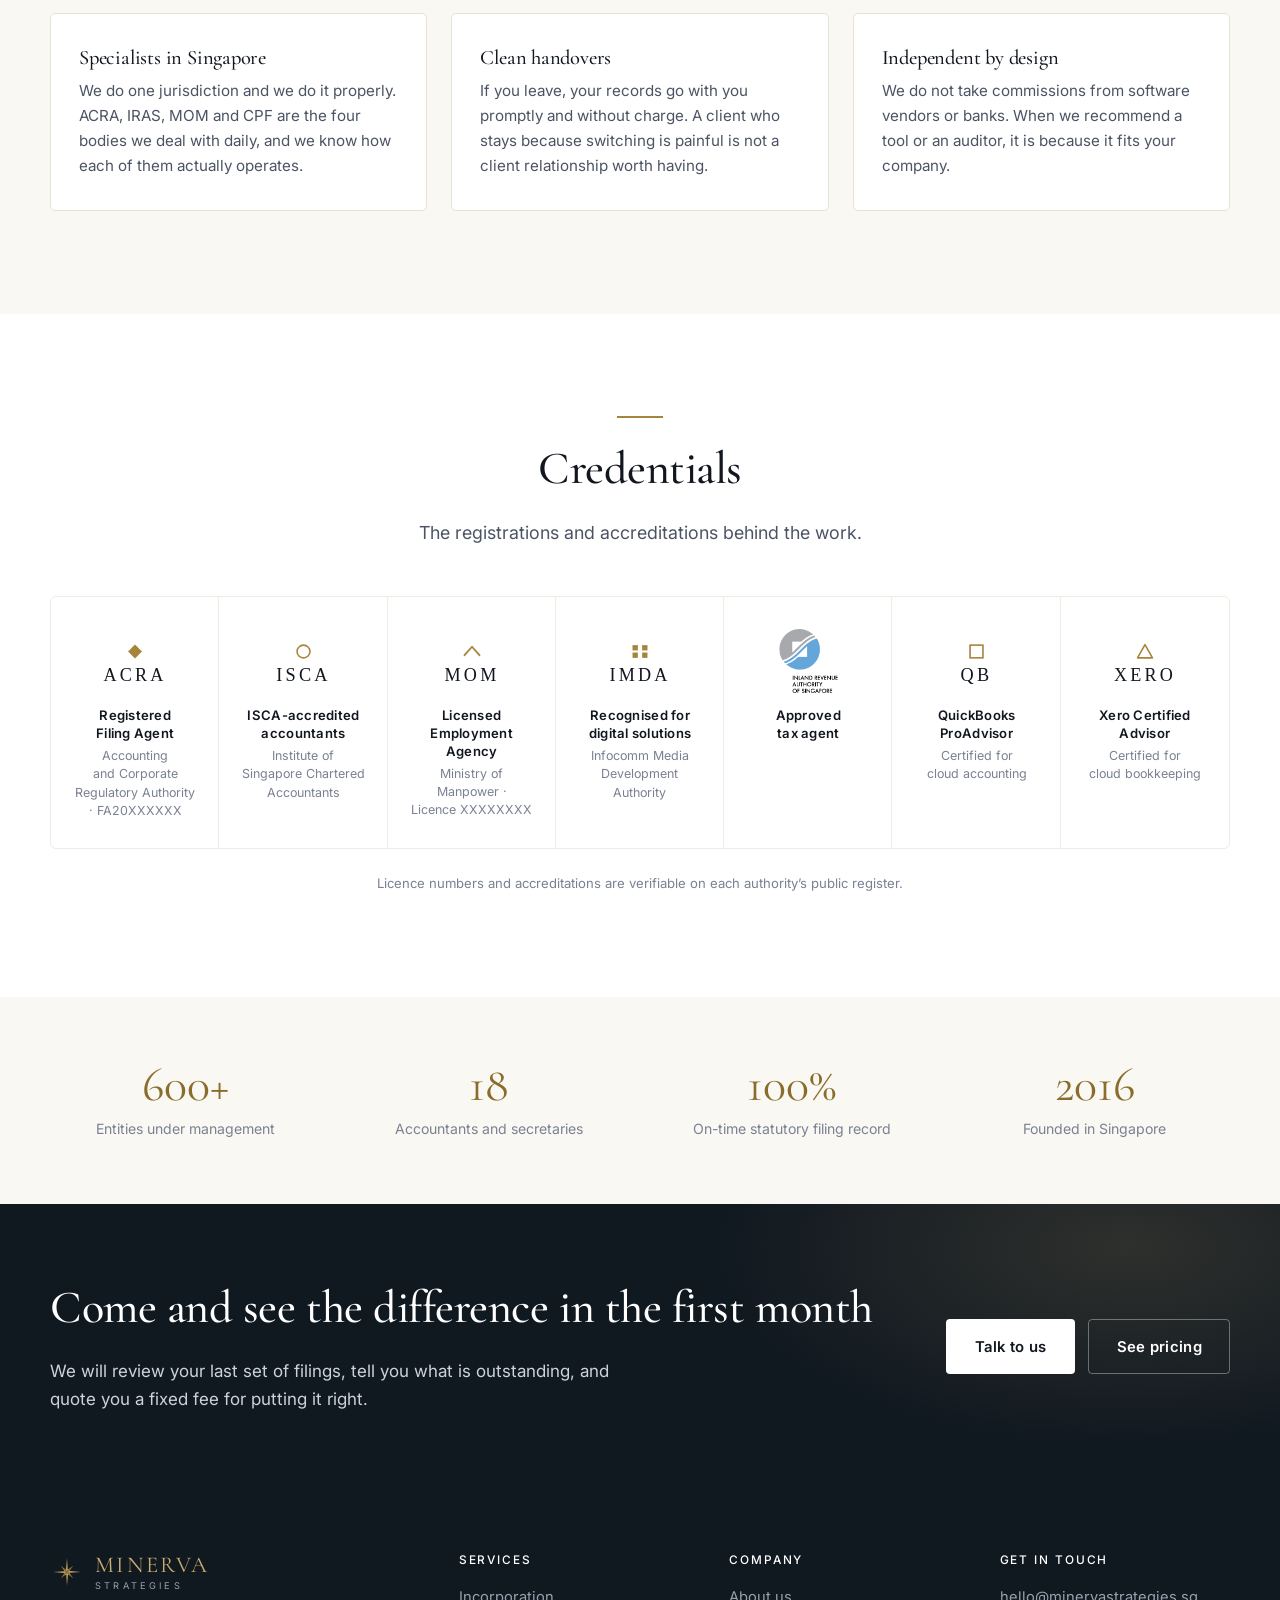
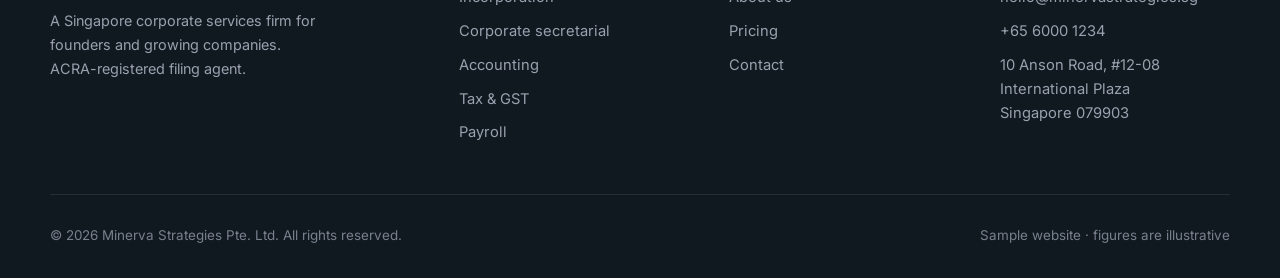
==== commit 0f446949: "Use the official IRAS logo in the qualifications row Points the IRAS badge at iras-logo-86x94.png an" ====
--- a/about.html
+++ b/about.html
@@ -130,10 +130,9 @@
           </span>
         </div>
         <div class="qual">
-          <span class="qual__mark"><img src="assets/img/accreditations/iras.svg" alt="IRAS"></span>
+          <span class="qual__mark"><img src="assets/img/accreditations/iras-logo-86x94.png" alt="Inland Revenue Authority of Singapore"></span>
           <span class="qual__body">
             <span class="qual__name">Approved tax agent</span>
-            <span class="qual__note">Inland Revenue Authority of Singapore</span>
           </span>
         </div>
         <div class="qual">
--- a/assets/css/styles.css
+++ b/assets/css/styles.css
@@ -287,14 +287,16 @@
 .qual:hover { background: var(--gold-wash); }
 .qual__mark {
   width: 100%;
-  height: 54px;
+  height: 64px;
   display: grid;
   place-items: center;
 }
-/* Height is pinned rather than max-height: these SVGs carry a viewBox but no
-   intrinsic width, so an auto width inside a shrink-to-fit parent resolves to
-   zero. Fixing the height lets the aspect ratio supply the width. */
-.qual__mark img { height: 54px; width: auto; max-width: 100%; }
+/* Constrained on both axes so wide lockups and portrait ones both fit: a wide
+   mark hits max-width first, a tall one hits max-height. The slot needs its
+   definite width above for this to resolve - marks supplied as SVG carry a
+   viewBox but no intrinsic width, and inside a shrink-to-fit parent that
+   collapses them to zero. */
+.qual__mark img { max-height: 64px; max-width: 100%; }
 .qual__body { display: flex; flex-direction: column; gap: .3rem; }
 .qual__name {
   font-size: .82rem;
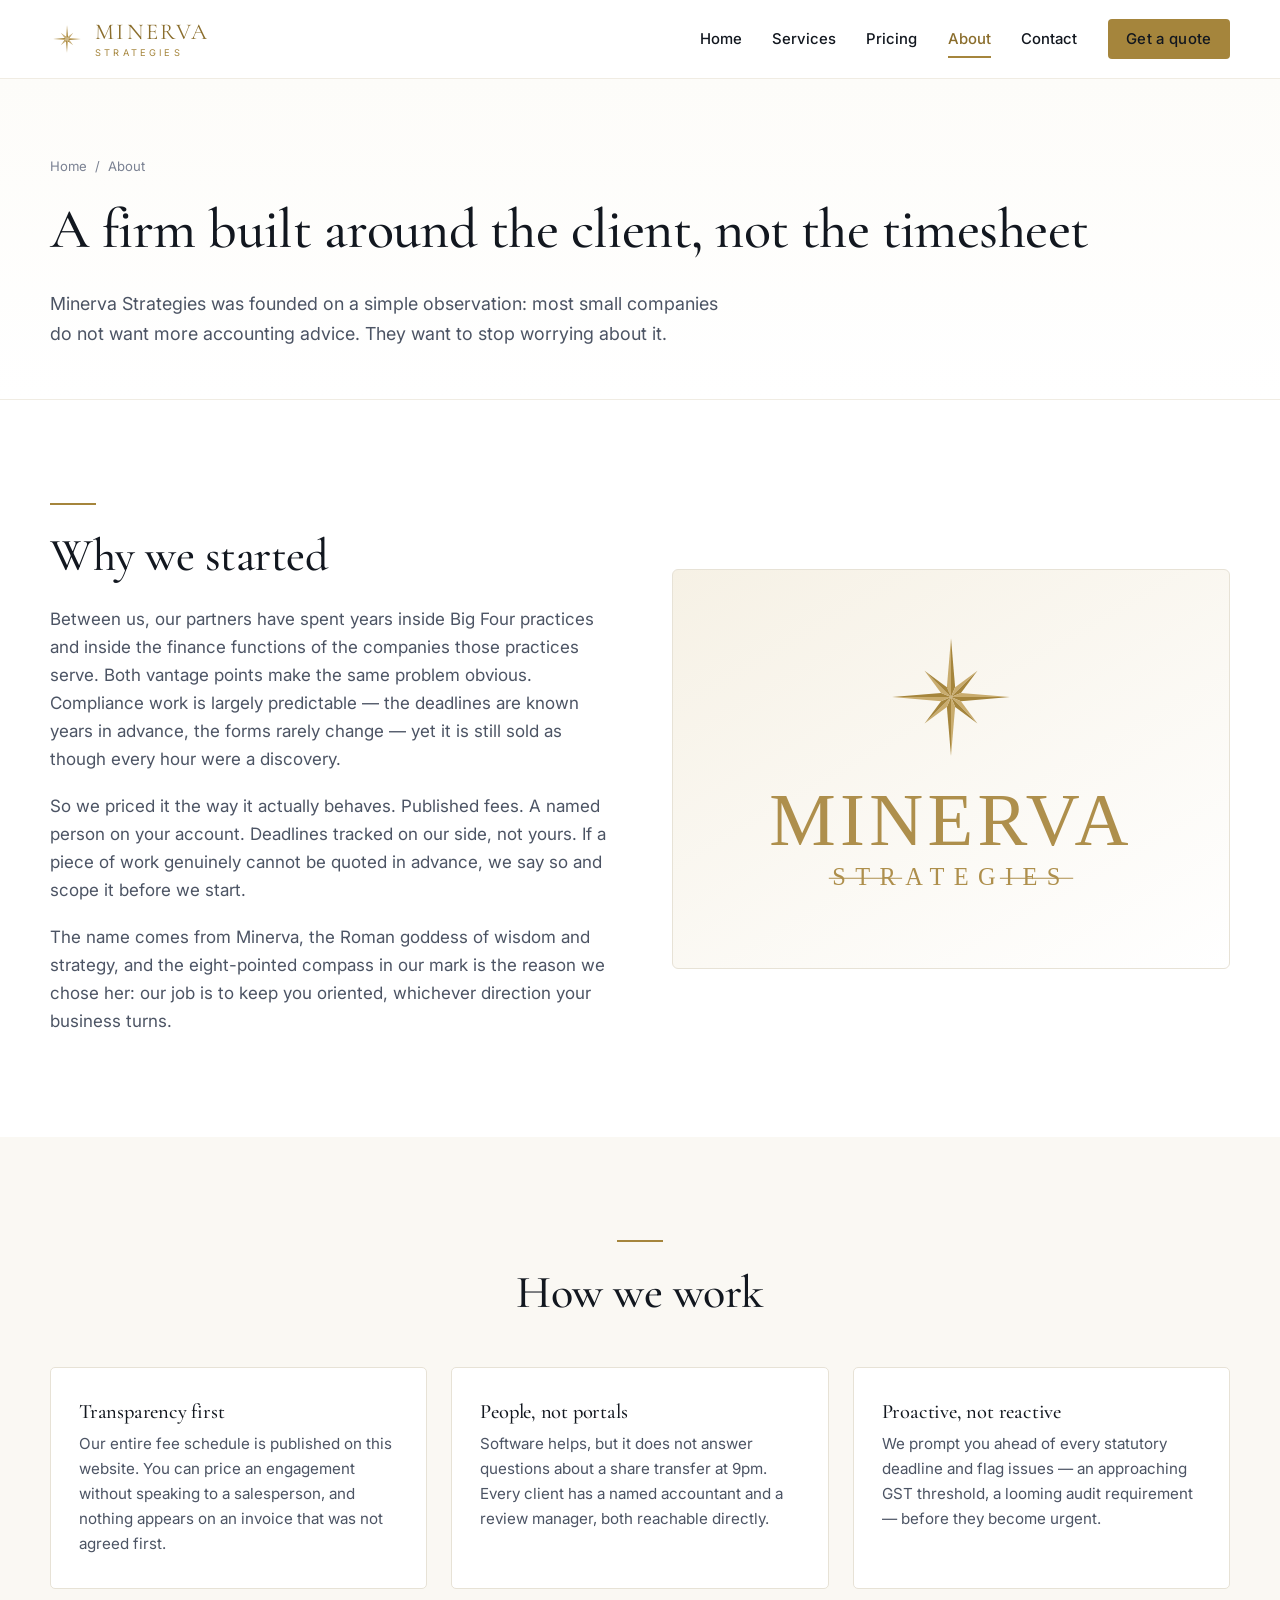
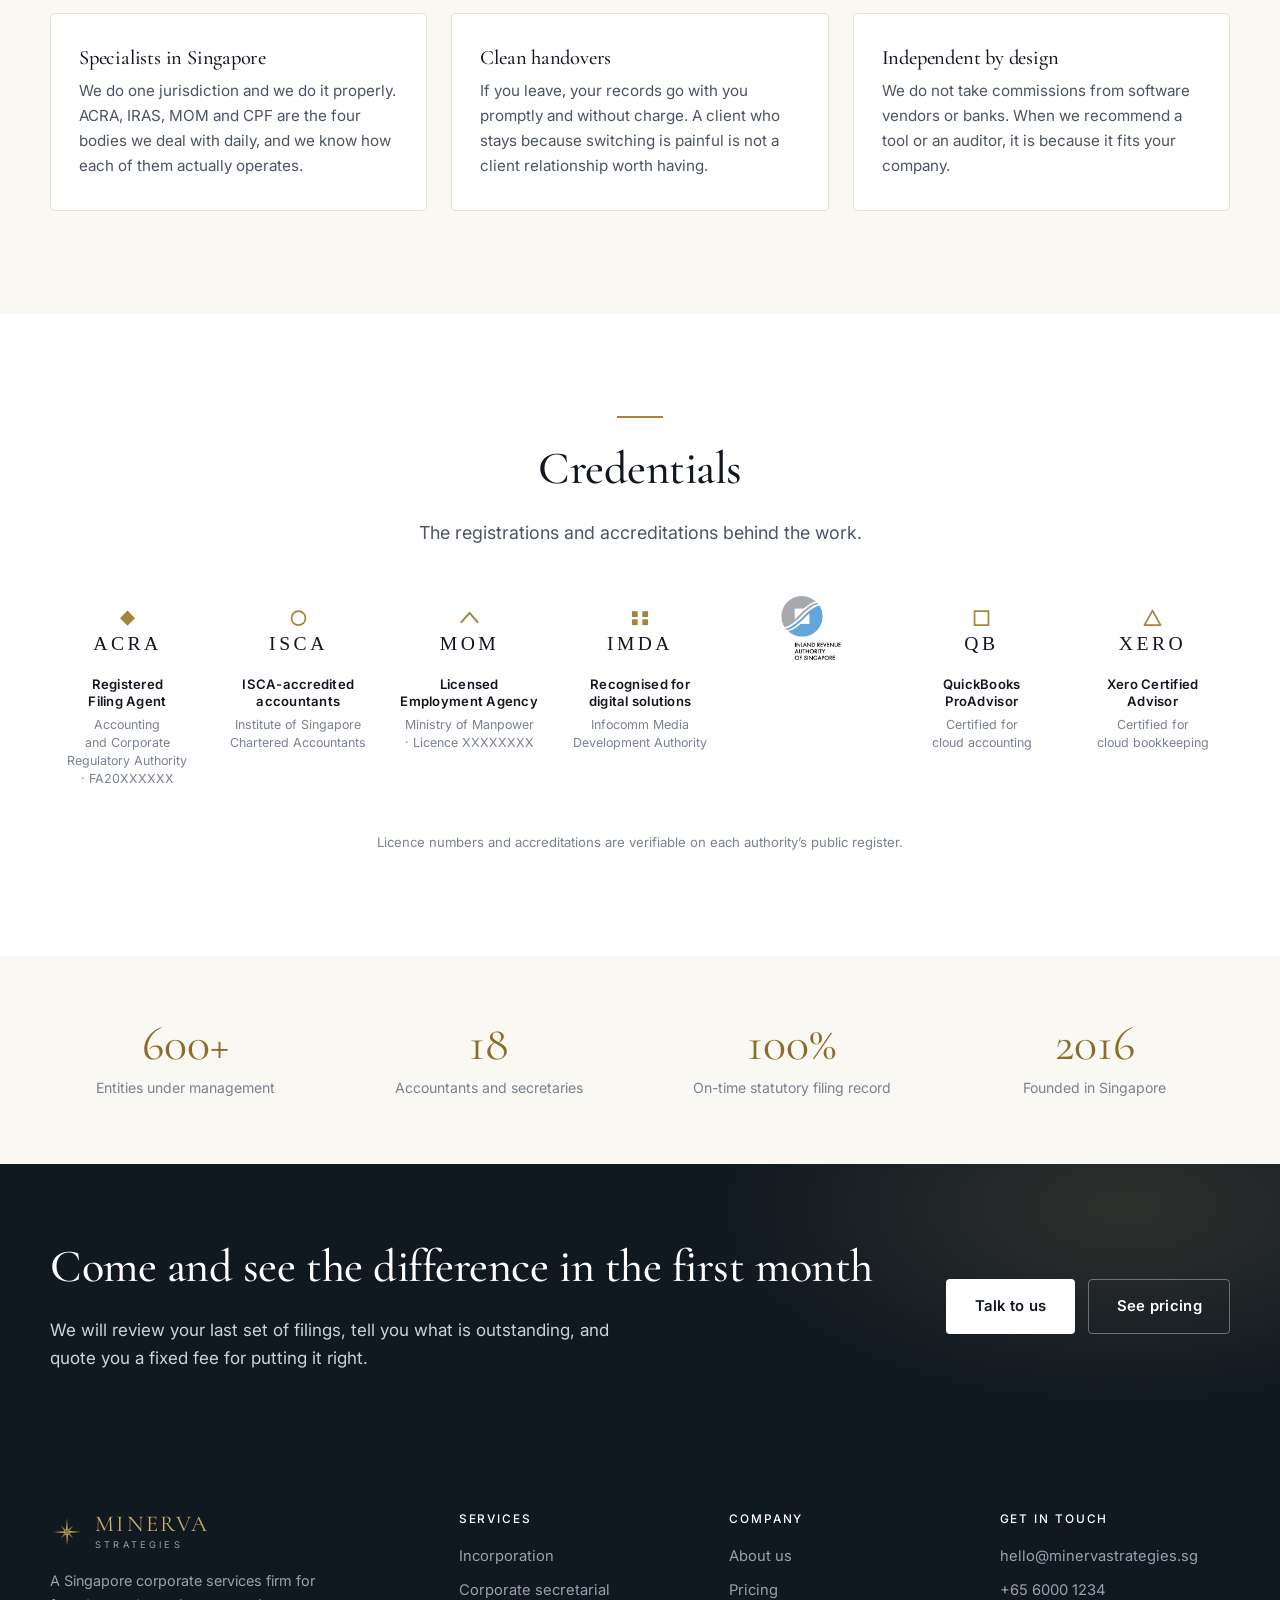
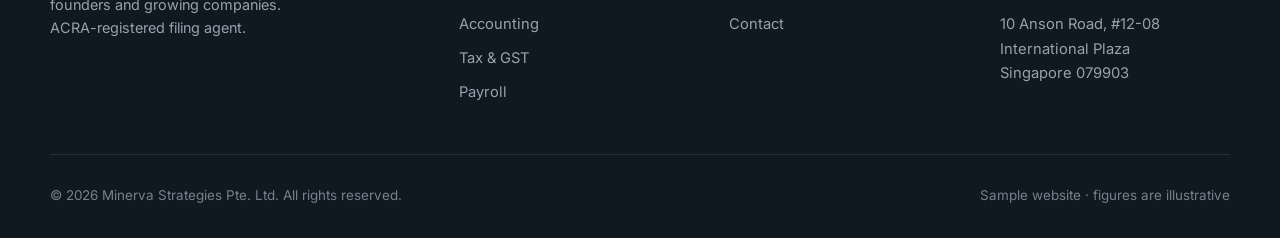
==== commit ad2e4cf9: "Drop the caption under the IRAS badge The IRAS lockup is now the mark on its own, with no "Approved " ====
--- a/about.html
+++ b/about.html
@@ -131,9 +131,6 @@
         </div>
         <div class="qual">
           <span class="qual__mark"><img src="assets/img/accreditations/iras-logo-86x94.png" alt="Inland Revenue Authority of Singapore"></span>
-          <span class="qual__body">
-            <span class="qual__name">Approved tax agent</span>
-          </span>
         </div>
         <div class="qual">
           <span class="qual__mark"><img src="assets/img/accreditations/quickbooks.svg" alt="QuickBooks"></span>
--- a/assets/css/styles.css
+++ b/assets/css/styles.css
@@ -258,33 +258,25 @@
    Accreditation badges. The marks in assets/img/accreditations/ are
    placeholders — replace each file with the official artwork you are
    licensed to display, keeping the same filename. */
-/* Flex rather than grid: there are seven badges, so at most column counts the
-   final row is short. Flex items grow to fill it; grid would leave a hole.
-   Separators are leading borders pulled under the container edge by -1px, so
-   the outer border never doubles up. */
+/* Unboxed: no card, no rules, no fill - the badges sit straight on the section
+   ground and spacing alone carries the rhythm. Flex rather than grid because
+   there are seven of them, so the final row is short at most column counts;
+   flex items grow to close it where grid would leave a hole. No hover state,
+   since a badge is not a control. */
 .quals {
   display: flex;
   flex-wrap: wrap;
-  background: var(--bg);
-  border: 1px solid var(--line-soft);
-  border-radius: 6px;
-  overflow: hidden;
+  gap: 2.75rem 1rem;
 }
 .qual {
   flex: 1 1 150px;
-  border-inline-start: 1px solid var(--line-soft);
-  border-block-start: 1px solid var(--line-soft);
-  margin-inline-start: -1px;
-  margin-block-start: -1px;
-  padding: 2rem 1.25rem 1.75rem;
+  padding-inline: .5rem;
   text-align: center;
   display: flex;
   flex-direction: column;
   align-items: center;
-  gap: .9rem;
-  transition: background .25s var(--ease);
-}
-.qual:hover { background: var(--gold-wash); }
+  gap: 1rem;
+}
 .qual__mark {
   width: 100%;
   height: 64px;
@@ -313,7 +305,7 @@
   text-wrap: balance;
 }
 .quals__footnote {
-  margin-top: 1.5rem;
+  margin-top: 2.75rem;
   font-size: .82rem;
   color: var(--muted);
   text-align: center;
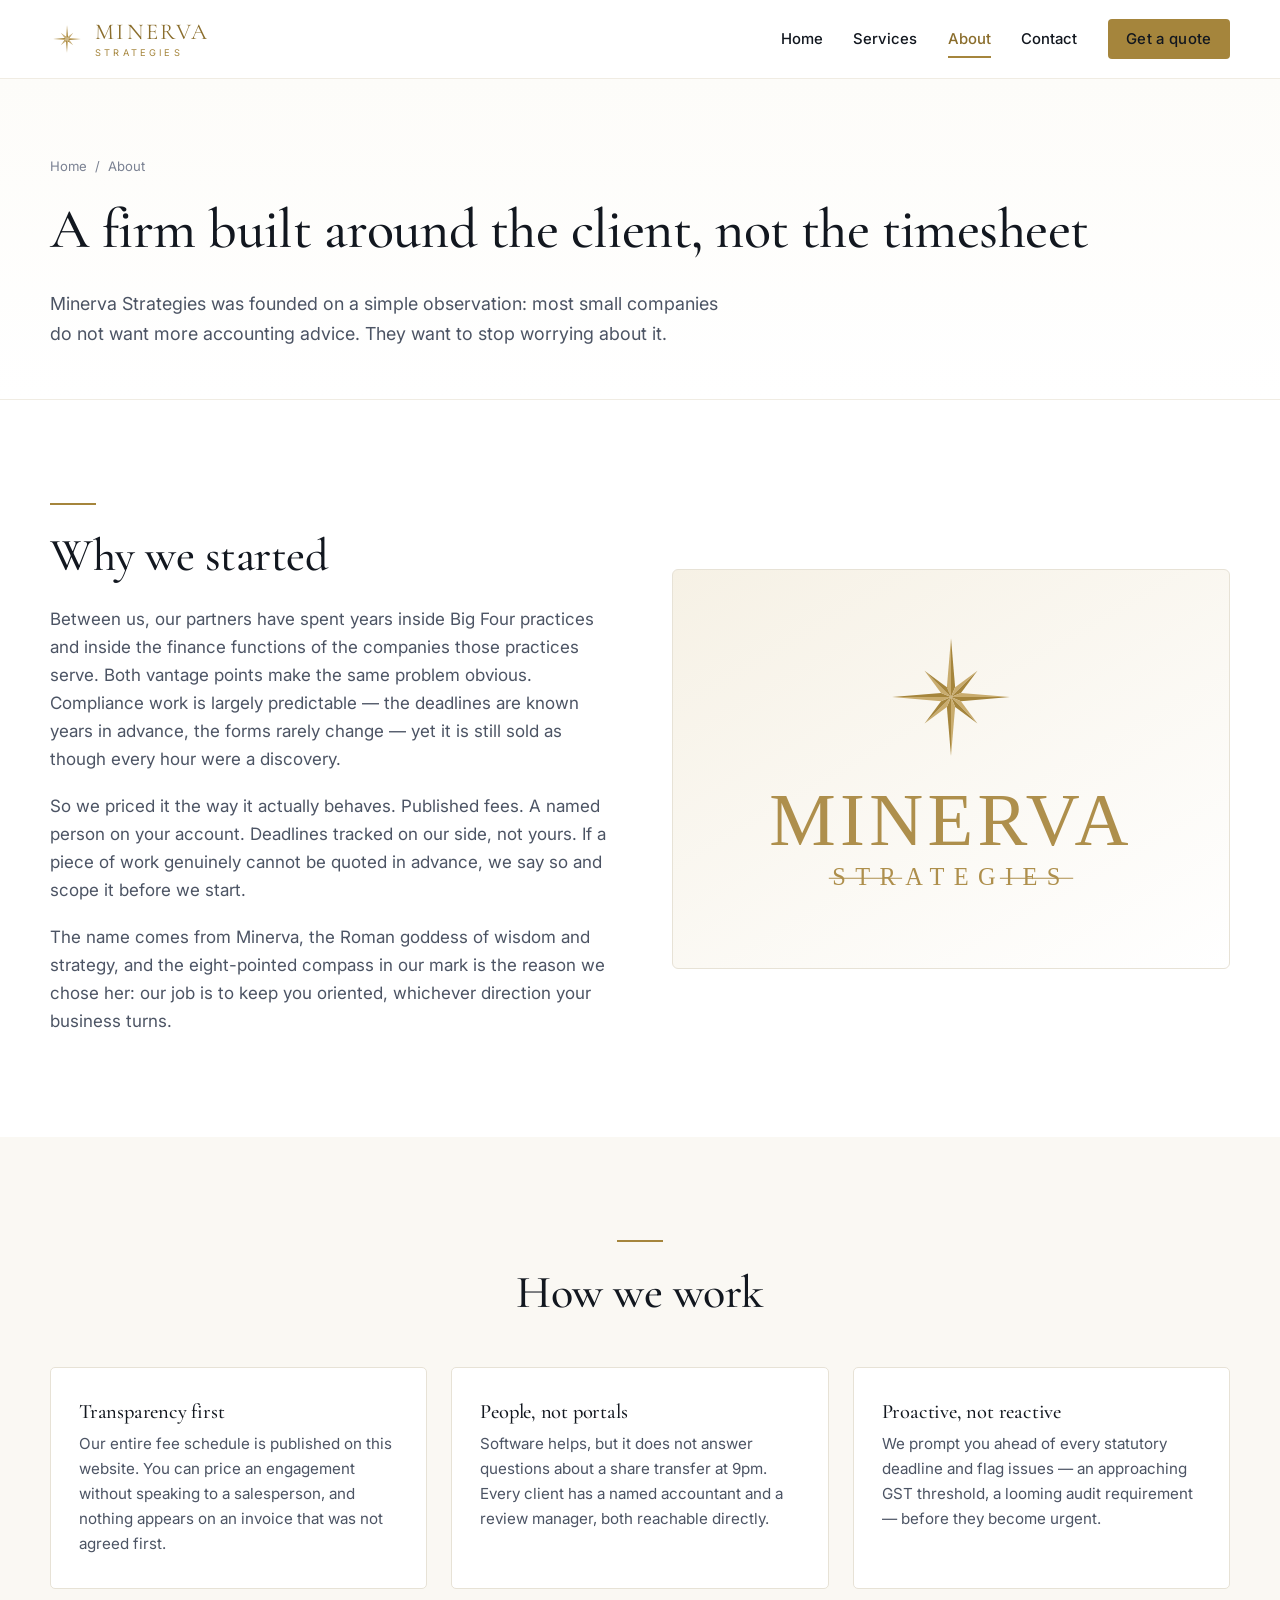
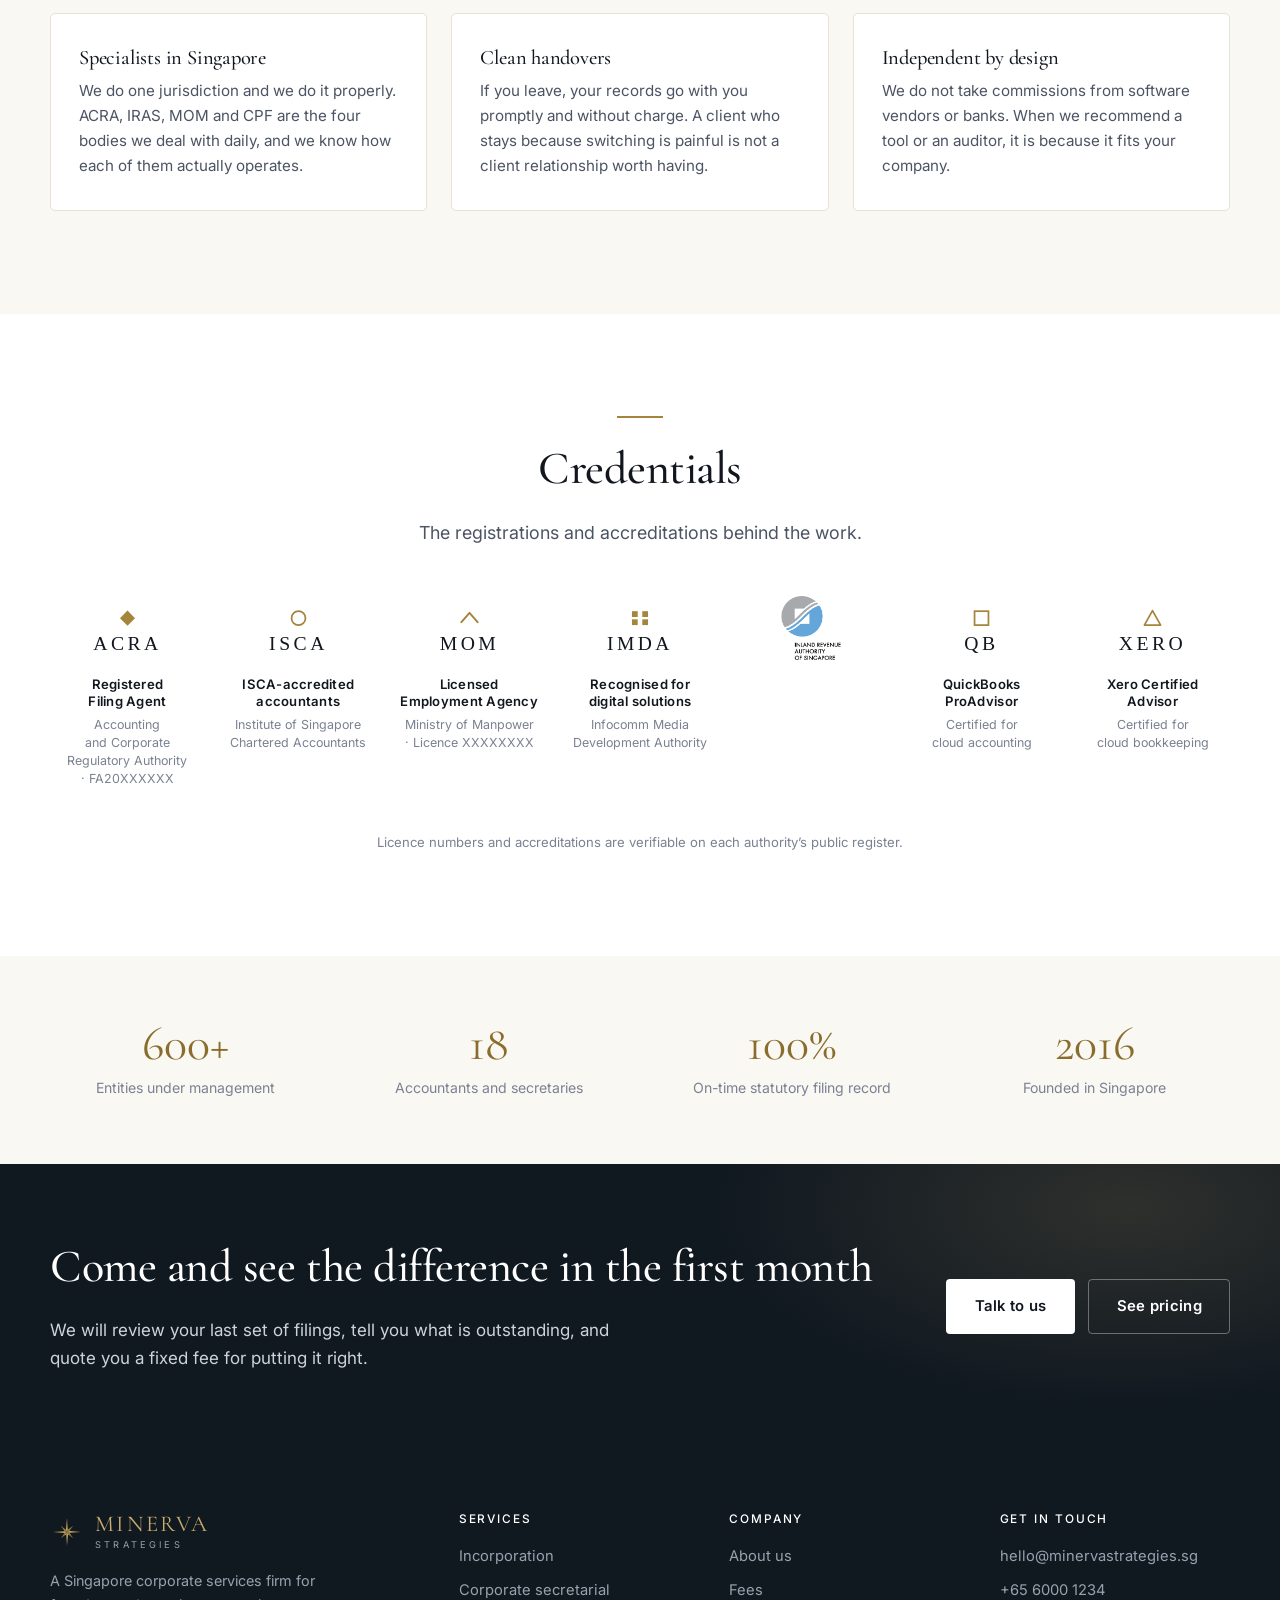
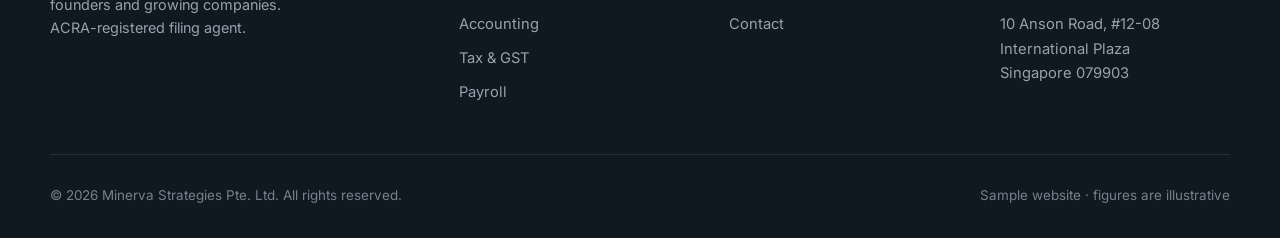
==== commit 384c2c78: "Remove packages and move the fee schedule onto the home page Drops the subscription model entirely. " ====
--- a/about.html
+++ b/about.html
@@ -27,7 +27,6 @@
     <nav class="nav" id="primary-nav" aria-label="Primary">
       <a href="index.html">Home</a>
       <a href="services.html">Services</a>
-      <a href="pricing.html">Pricing</a>
       <a href="about.html">About</a>
       <a href="contact.html">Contact</a>
       <a class="btn btn--primary btn--sm header-cta" href="contact.html">Get a quote</a>
@@ -171,7 +170,7 @@
       </div>
       <div class="band__actions">
         <a class="btn btn--light" href="contact.html">Talk to us</a>
-        <a class="btn btn--outline-light" href="pricing.html">See pricing</a>
+        <a class="btn btn--outline-light" href="index.html#fees">See pricing</a>
       </div>
     </div>
   </section>
@@ -205,7 +204,7 @@
         <h4>Company</h4>
         <ul>
           <li><a href="about.html">About us</a></li>
-          <li><a href="pricing.html">Pricing</a></li>
+          <li><a href="index.html#fees">Fees</a></li>
           <li><a href="contact.html">Contact</a></li>
         </ul>
       </div>
--- a/assets/css/styles.css
+++ b/assets/css/styles.css
@@ -229,9 +229,18 @@
   box-shadow: var(--shadow-md);
 }
 .hero__panel h3 { font-size: 1.15rem; margin-bottom: .35rem; }
-.hero__panel .price-line { display: flex; align-items: baseline; gap: .4rem; margin: 1rem 0 .25rem; }
-.hero__panel .price-line strong { font-family: var(--serif); font-size: 2.9rem; color: var(--ink); }
-.hero__panel .price-line span { font-size: .9rem; color: var(--muted); }
+.hero__rates { display: grid; gap: .55rem; margin: 1.4rem 0 1.8rem; }
+.hero__rates li {
+  display: flex;
+  justify-content: space-between;
+  align-items: baseline;
+  gap: 1rem;
+  font-size: .93rem;
+  padding-bottom: .55rem;
+  border-bottom: 1px solid var(--line-soft);
+}
+.hero__rates li:last-child { border-bottom: 0; padding-bottom: 0; }
+.hero__rates strong { color: var(--ink); white-space: nowrap; font-variant-numeric: tabular-nums; }
 .checklist { margin: 1.4rem 0; display: grid; gap: .65rem; }
 .checklist li {
   display: flex; gap: .65rem;
@@ -376,43 +385,6 @@
 .step h3 { font-size: 1.15rem; }
 .step p { font-size: .95rem; }
 
-/* ---------- pricing cards ---------- */
-.plans { display: grid; gap: 1.5rem; grid-template-columns: repeat(auto-fit, minmax(280px, 1fr)); align-items: stretch; }
-.plan {
-  background: #fff;
-  border: 1px solid var(--line);
-  border-radius: 6px;
-  padding: 2.2rem 1.9rem;
-  display: flex;
-  flex-direction: column;
-  height: 100%;
-}
-.plan--featured {
-  border-color: var(--gold);
-  box-shadow: var(--shadow-md);
-  position: relative;
-}
-.plan__badge {
-  position: absolute; top: -12px; left: 1.9rem;
-  background: var(--gold);
-  color: #fff;
-  font-size: .68rem;
-  font-weight: 700;
-  letter-spacing: .14em;
-  text-transform: uppercase;
-  padding: .3rem .7rem;
-  border-radius: 2px;
-}
-.plan__name { font-family: var(--serif); font-size: 1.6rem; color: var(--ink); }
-.plan__for { font-size: .87rem; color: var(--muted); margin-top: .2rem; }
-.plan__price { display: flex; align-items: baseline; gap: .35rem; margin: 1.5rem 0 .2rem; }
-.plan__price .cur { font-size: 1rem; color: var(--muted); }
-.plan__price .amt { font-family: var(--serif); font-size: 3.1rem; color: var(--ink); line-height: 1; }
-.plan__price .per { font-size: .88rem; color: var(--muted); }
-.plan__sub { font-size: .82rem; color: var(--muted); }
-.plan .checklist { margin: 1.6rem 0 2rem; }
-.plan .btn { margin-top: auto; }
-
 /* ---------- fee tables ---------- */
 .fee-nav {
   display: flex;
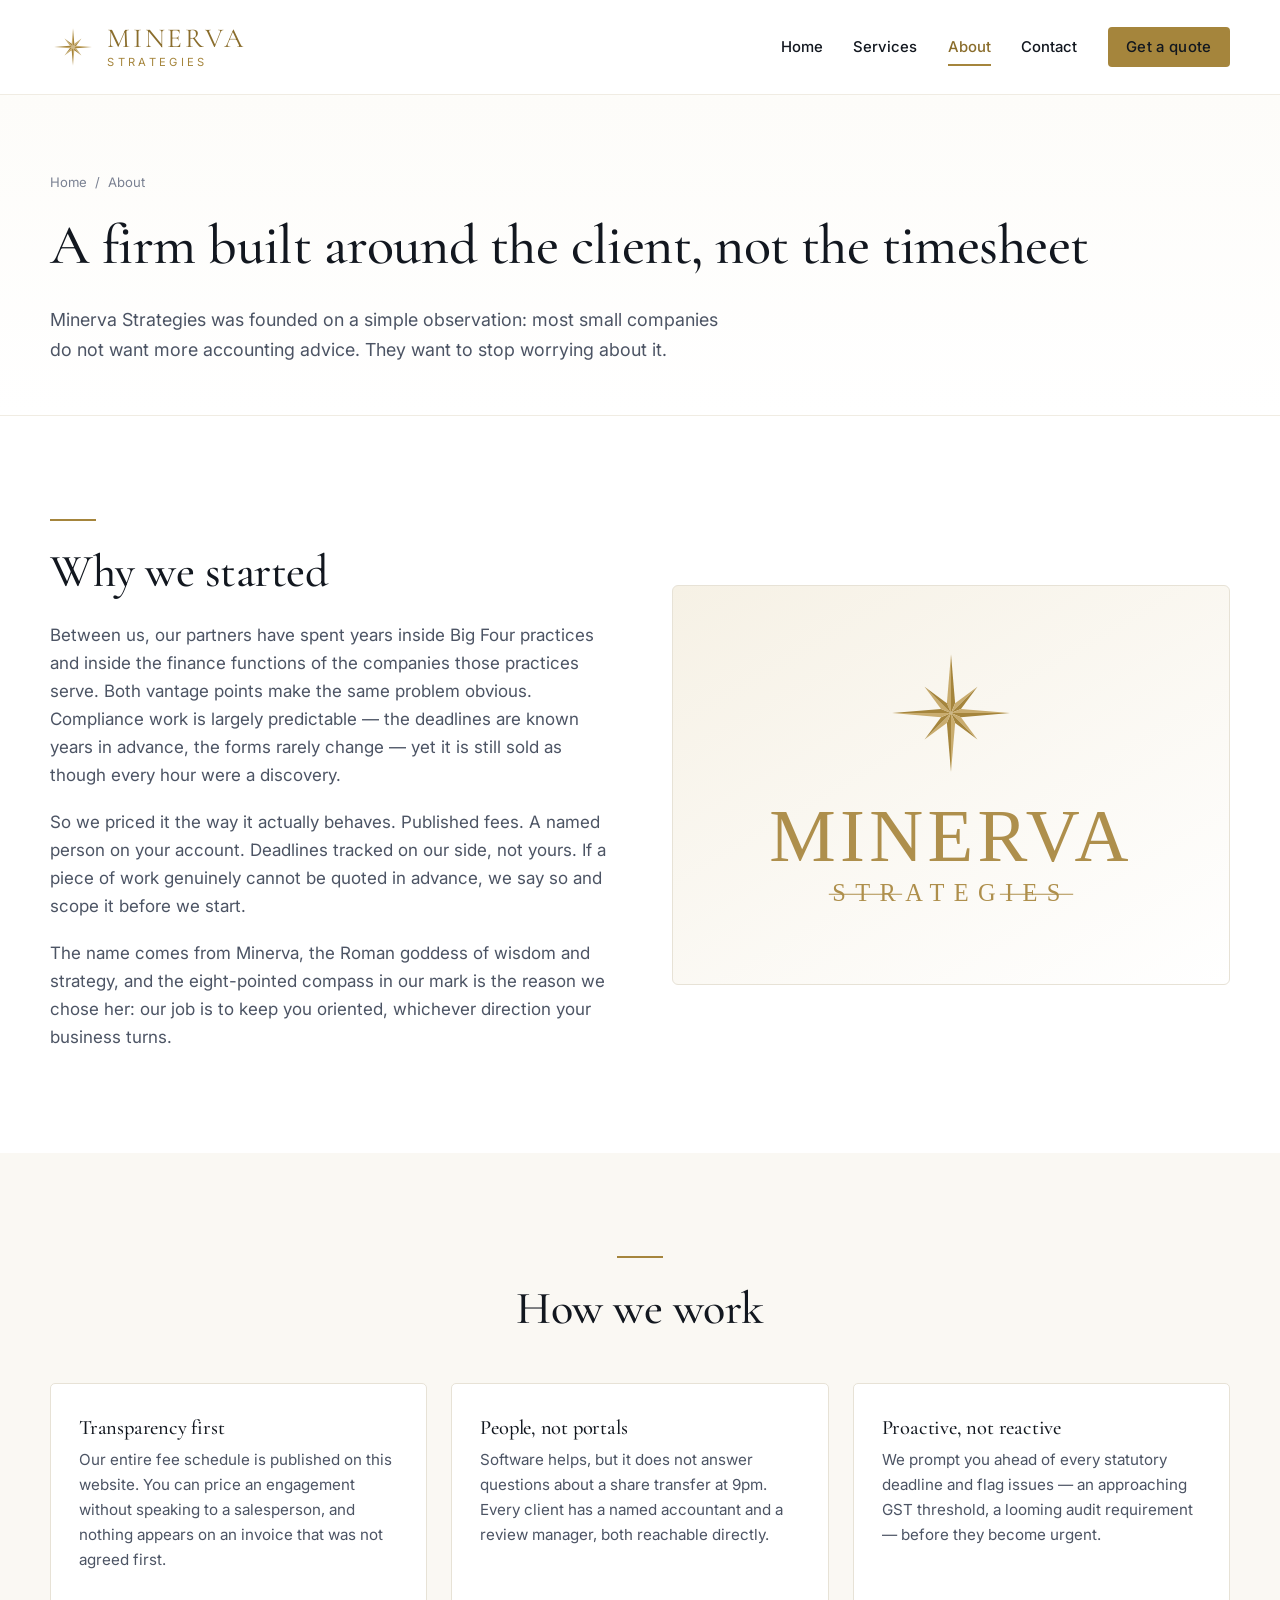
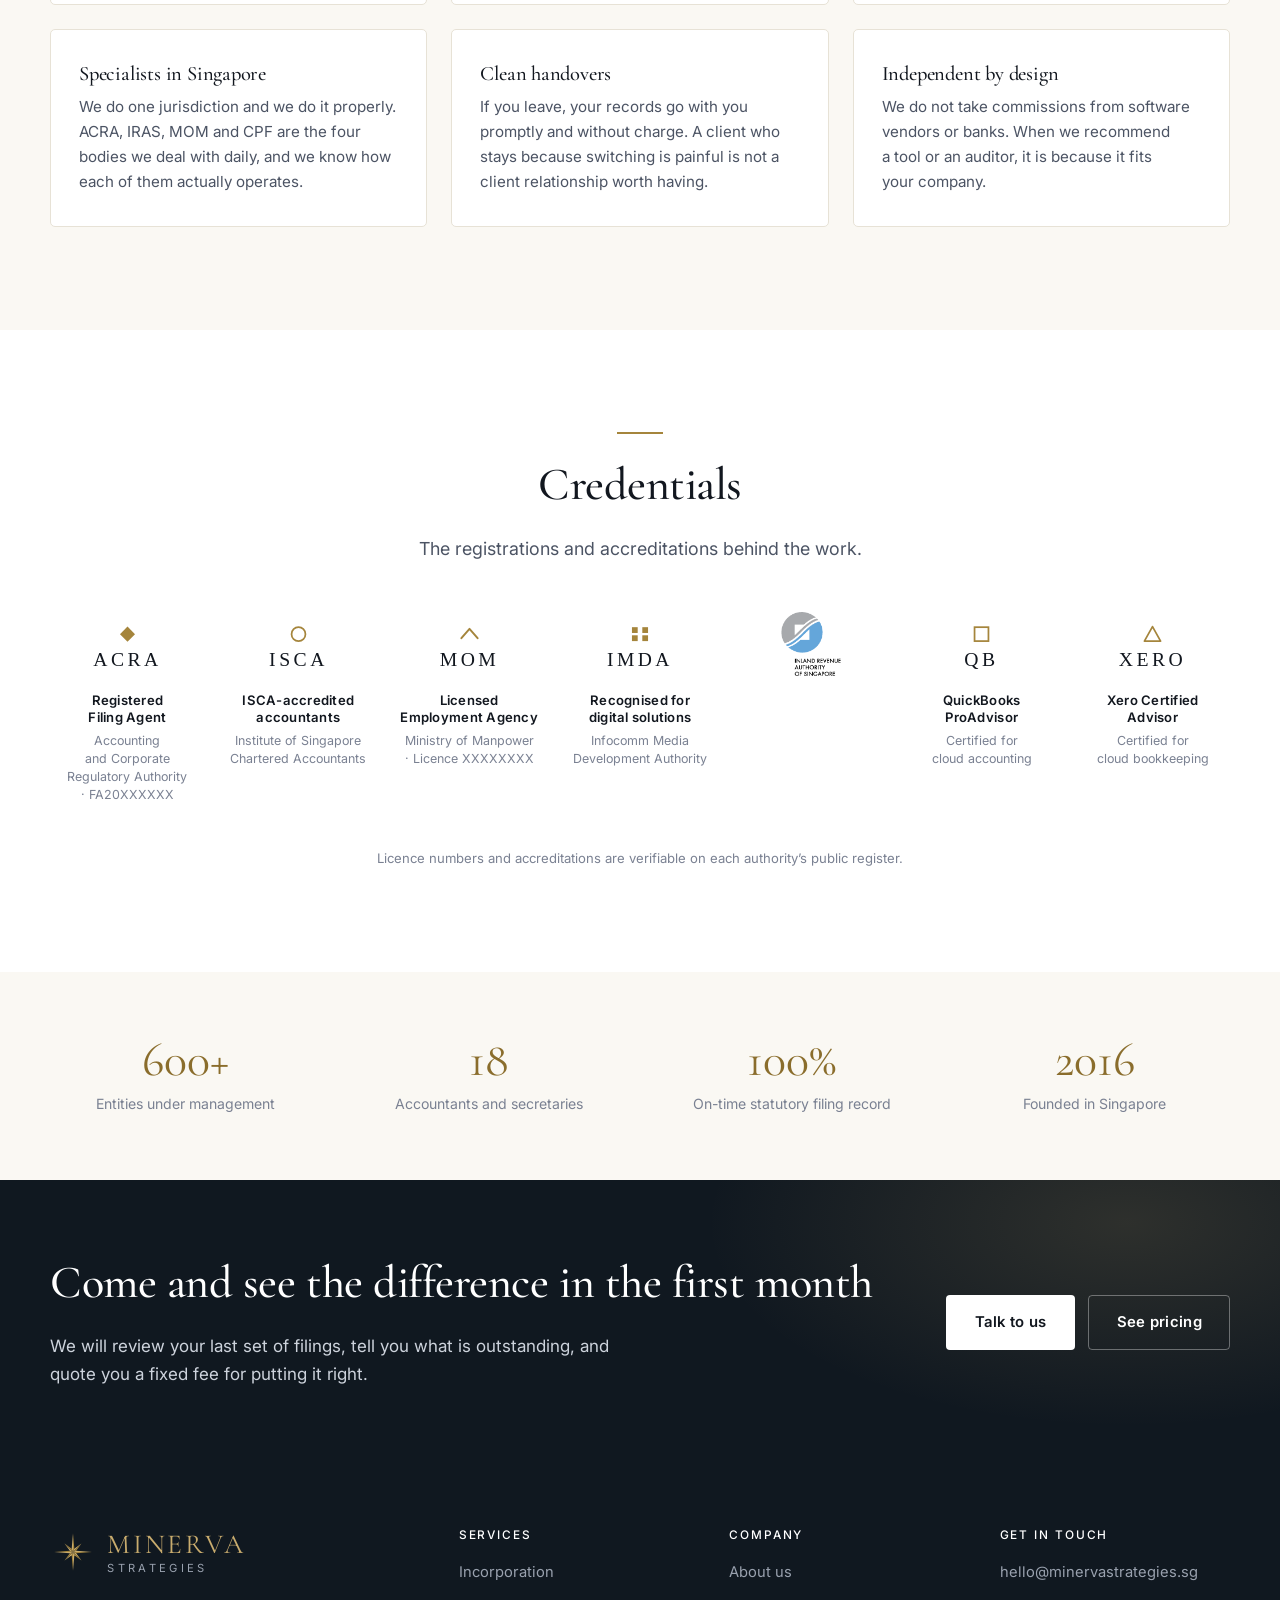
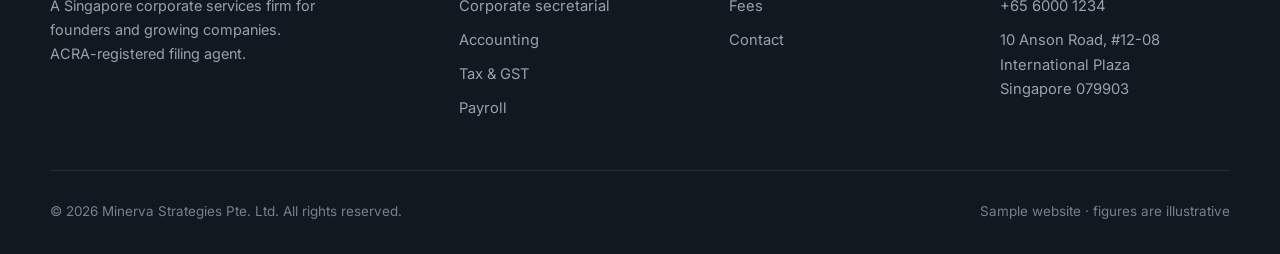
==== commit 2b9bd56c: "Enlarge the brand lockup and fix several credibility issues Logo. The mark goes 34px -> 46px, wordma" ====
--- a/about.html
+++ b/about.html
@@ -23,7 +23,7 @@
         <span class="brand__sub">STRATEGIES</span>
       </span>
     </a>
-    <button class="nav-toggle" aria-expanded="false" aria-controls="primary-nav">Menu</button>
+    <button class="nav-toggle" aria-expanded="false" aria-controls="primary-nav" aria-label="Menu"><span class="nav-toggle__bars" aria-hidden="true"><span></span><span></span><span></span></span></button>
     <nav class="nav" id="primary-nav" aria-label="Primary">
       <a href="index.html">Home</a>
       <a href="services.html">Services</a>
--- a/assets/css/styles.css
+++ b/assets/css/styles.css
@@ -38,7 +38,12 @@
 
 /* ---------- reset ---------- */
 *, *::before, *::after { box-sizing: border-box; }
-html { -webkit-text-size-adjust: 100%; scroll-behavior: smooth; }
+html {
+  -webkit-text-size-adjust: 100%;
+  scroll-behavior: smooth;
+  /* Clears the sticky header so in-page anchors are not hidden behind it. */
+  scroll-padding-top: 7rem;
+}
 body {
   margin: 0;
   font-family: var(--sans);
@@ -66,7 +71,7 @@
 h2 { font-size: clamp(2rem, 3.6vw, 2.9rem); }
 h3 { font-size: 1.35rem; }
 h4 { font-size: 1.1rem; }
-p { margin: 0 0 1.1em; }
+p { margin: 0 0 1.1em; text-wrap: pretty; }
 p:last-child { margin-bottom: 0; }
 
 /* ---------- layout ---------- */
@@ -76,7 +81,7 @@
 .section--tight { padding-block: clamp(3rem, 5vw, 4.5rem); }
 
 .eyebrow {
-  font-size: .74rem;
+  font-size: .78rem;
   letter-spacing: .19em;
   text-transform: uppercase;
   color: var(--gold-deep);
@@ -133,20 +138,20 @@
   display: flex;
   align-items: center;
   gap: 2rem;
-  min-height: 78px;
+  min-height: 94px;
 }
 .brand { display: flex; align-items: center; gap: .7rem; margin-right: auto; }
-.brand__mark { width: 34px; height: 34px; flex: none; }
+.brand__mark { width: 46px; height: 46px; flex: none; }
 .brand__text { display: flex; flex-direction: column; line-height: 1; }
 .brand__name {
   font-family: var(--serif);
-  font-size: 1.42rem;
+  font-size: 1.72rem;
   letter-spacing: .1em;
   color: var(--gold-deep);
 }
 .brand__sub {
-  font-size: .58rem;
-  letter-spacing: .34em;
+  font-size: .7rem;
+  letter-spacing: .3em;
   color: var(--gold);
   margin-top: .28rem;
 }
@@ -171,18 +176,11 @@
 .nav a:hover::after, .nav a[aria-current="page"]::after { transform: scaleX(1); }
 .nav a[aria-current="page"] { color: var(--gold-deep); }
 
-.nav-toggle {
-  display: none;
-  background: none;
-  border: 1px solid var(--line);
-  border-radius: var(--radius);
-  padding: .5rem .7rem;
-  color: var(--ink);
-}
-
 @media (max-width: 900px) {
-  .nav-toggle { display: block; }
-  .header-cta { display: none; }
+  /* The CTA lives inside .nav, which is already hidden until the menu opens.
+     Hiding it again here removed the primary action from the mobile menu
+     entirely, so it stays and simply drops to the bottom of the panel. */
+  .header-cta { width: 100%; }
   .nav {
     position: absolute;
     top: 100%; left: 0; right: 0;
@@ -351,17 +349,6 @@
 }
 .card__link::after { content: " \2192"; }
 
-/* value card, numbered */
-.value { position: relative; padding-left: 3.4rem; }
-.value__num {
-  position: absolute; left: 0; top: .1rem;
-  font-family: var(--serif);
-  font-size: 1.6rem;
-  color: var(--gold-light);
-}
-.value h3 { font-size: 1.15rem; }
-.value p { font-size: .95rem; }
-
 /* ---------- steps ---------- */
 .steps { counter-reset: step; display: grid; gap: 2rem; grid-template-columns: repeat(auto-fit, minmax(240px, 1fr)); }
 .step { position: relative; padding-top: 2.6rem; }
@@ -407,7 +394,7 @@
 .fee-nav button:hover { border-color: var(--gold-light); color: var(--ink); }
 .fee-nav button.is-active { background: var(--gold); border-color: var(--gold); color: #fff; }
 
-.fee-block { margin-bottom: 3.5rem; scroll-margin-top: 100px; }
+.fee-block { margin-bottom: 3.5rem; }
 .fee-block > h3 {
   font-size: 1.7rem;
   padding-bottom: .7rem;
@@ -438,6 +425,36 @@
 table.fees .amt { color: var(--ink); font-weight: 600; white-space: nowrap; font-variant-numeric: tabular-nums; }
 table.fees .amt small { display: block; font-weight: 400; color: var(--muted); font-size: .78rem; }
 
+/* On a phone the two-column fee table is ~620px wide against a ~350px viewport,
+   so the price column sits off-screen and has to be scrolled to. Below 680px each
+   row becomes a stacked block instead: service, scope note, then the fee. The
+   header row is only a label for columns that no longer exist, so it is hidden
+   visually but left for screen readers. */
+@media (max-width: 680px) {
+  .table-scroll { overflow-x: visible; }
+  table.fees, table.fees tbody, table.fees td { display: block; }
+  table.fees { min-width: 0; }
+  table.fees thead {
+    position: absolute;
+    width: 1px; height: 1px;
+    margin: -1px; padding: 0; border: 0;
+    overflow: hidden;
+    clip-path: inset(50%);
+    white-space: nowrap;
+  }
+  table.fees tr {
+    display: grid;
+    gap: .3rem;
+    padding: 1.05rem 1.1rem;
+    border-top: 1px solid var(--line-soft);
+  }
+  table.fees tbody tr:first-child { border-top: 0; }
+  table.fees td { padding: 0; border: 0; }
+  table.fees td:last-child { text-align: left; }
+  table.fees .amt { color: var(--gold-deep); font-size: 1rem; }
+  table.fees .amt small { display: inline; margin-left: .45rem; font-size: .8rem; }
+}
+
 .callout {
   background: var(--gold-wash);
   border-left: 3px solid var(--gold);
@@ -449,19 +466,6 @@
 .callout ul { margin-top: .7rem; display: grid; gap: .4rem; }
 .callout li { padding-left: 1.1rem; position: relative; }
 .callout li::before { content: "\2014"; position: absolute; left: 0; color: var(--gold); }
-
-/* ---------- testimonials ---------- */
-.quote {
-  background: #fff;
-  border: 1px solid var(--line);
-  border-radius: 5px;
-  padding: 2rem 1.85rem;
-}
-.quote__mark { font-family: var(--serif); font-size: 3rem; color: var(--gold-light); line-height: .6; display: block; margin-bottom: .8rem; }
-.quote p { font-size: 1rem; color: var(--body); font-style: italic; }
-.quote__by { margin-top: 1.4rem; padding-top: 1.1rem; border-top: 1px solid var(--line-soft); font-size: .87rem; }
-.quote__by strong { display: block; color: var(--ink); font-style: normal; }
-.quote__by span { color: var(--muted); }
 
 /* ---------- FAQ ---------- */
 .faq { max-width: 46rem; margin-inline: auto; border-top: 1px solid var(--line); }
@@ -633,3 +637,98 @@
   *, *::before, *::after { animation-duration: .001ms !important; transition-duration: .001ms !important; }
   .reveal { opacity: 1; transform: none; }
 }
+
+/* ---------- touch targets ----------
+   Audited at 390px: footer links, breadcrumbs and card links resolved to
+   15-23px tall, well under a comfortable tap. Pointer-coarse rather than a
+   width query, so it follows the input device rather than the screen. */
+@media (pointer: coarse), (max-width: 900px) {
+  .site-footer li { margin-bottom: .15rem; }
+  .site-footer li a,
+  .breadcrumb a,
+  .card__link {
+    display: inline-flex;
+    align-items: center;
+    min-height: 44px;
+  }
+  .fee-nav button { padding: .7rem 1.15rem; }
+  .faq summary { padding-block: 1.5rem; }
+}
+
+/* Long label plus price stops fitting on one line on the narrowest phones. */
+@media (max-width: 420px) {
+  .hero__rates li { flex-wrap: wrap; gap: 0 .75rem; }
+  .hero__rates strong { margin-left: auto; }
+}
+
+/* ---------- brand lockup at small sizes ---------- */
+@media (max-width: 600px) {
+  .site-header__inner { min-height: 78px; }
+  .brand__mark { width: 38px; height: 38px; }
+  .brand__name { font-size: 1.45rem; }
+  .brand__sub { font-size: .62rem; letter-spacing: .28em; }
+}
+
+/* ---------- focus, selection ---------- */
+:where(a, button, input, select, textarea, summary):focus-visible {
+  outline: 2px solid var(--gold);
+  outline-offset: 3px;
+  border-radius: 2px;
+}
+::selection { background: var(--gold-wash); color: var(--ink); }
+
+/* ---------- menu button ----------
+   A labelled icon rather than the word "Menu"; the bars cross into an X
+   from aria-expanded, so the button's state drives its own appearance. */
+.nav-toggle {
+  width: 46px; height: 46px;
+  display: none;
+  place-items: center;
+  padding: 0;
+  background: none;
+  border: 1px solid var(--line);
+  border-radius: var(--radius);
+  color: var(--ink);
+}
+@media (max-width: 900px) { .nav-toggle { display: grid; } }
+.nav-toggle__bars { display: block; width: 20px; height: 14px; position: relative; }
+.nav-toggle__bars span {
+  position: absolute;
+  left: 0; right: 0;
+  height: 1.5px;
+  background: var(--ink);
+  transition: transform .25s var(--ease), opacity .2s var(--ease);
+}
+.nav-toggle__bars span:nth-child(1) { top: 0; }
+.nav-toggle__bars span:nth-child(2) { top: 50%; transform: translateY(-50%); }
+.nav-toggle__bars span:nth-child(3) { bottom: 0; }
+.nav-toggle[aria-expanded="true"] .nav-toggle__bars span:nth-child(1) { transform: translateY(6px) rotate(45deg); }
+.nav-toggle[aria-expanded="true"] .nav-toggle__bars span:nth-child(2) { opacity: 0; }
+.nav-toggle[aria-expanded="true"] .nav-toggle__bars span:nth-child(3) { transform: translateY(-6px) rotate(-45deg); }
+
+/* ---------- practice illustration ---------- */
+.split__media svg.practice-icon {
+  width: min(160px, 55%);
+  height: auto;
+  stroke: var(--gold);
+  stroke-width: 1.1;
+  fill: none;
+  opacity: .9;
+}
+
+/* ---------- print ----------
+   Clients print fee schedules. Drop the furniture, keep the tables whole. */
+@media print {
+  .site-header, .site-footer, .band, .nav, .nav-toggle,
+  .skip-link, .hero__actions, .fee-nav, .split__media { display: none !important; }
+  body { font-size: 10.5pt; color: #000; background: #fff; }
+  .section, .section--tight { padding: .75rem 0; }
+  .section--alt, .hero { background: #fff !important; }
+  .wrap { width: 100%; }
+  h1 { font-size: 20pt; } h2 { font-size: 15pt; } h3 { font-size: 12pt; }
+  .fee-block, table.fees tr, .card, .qual { break-inside: avoid; }
+  table.fees { min-width: 0; }
+  table.fees thead th { background: #000 !important; color: #fff !important; -webkit-print-color-adjust: exact; print-color-adjust: exact; }
+  .table-scroll { border: 1px solid #999; }
+  a { color: #000; text-decoration: underline; }
+}
